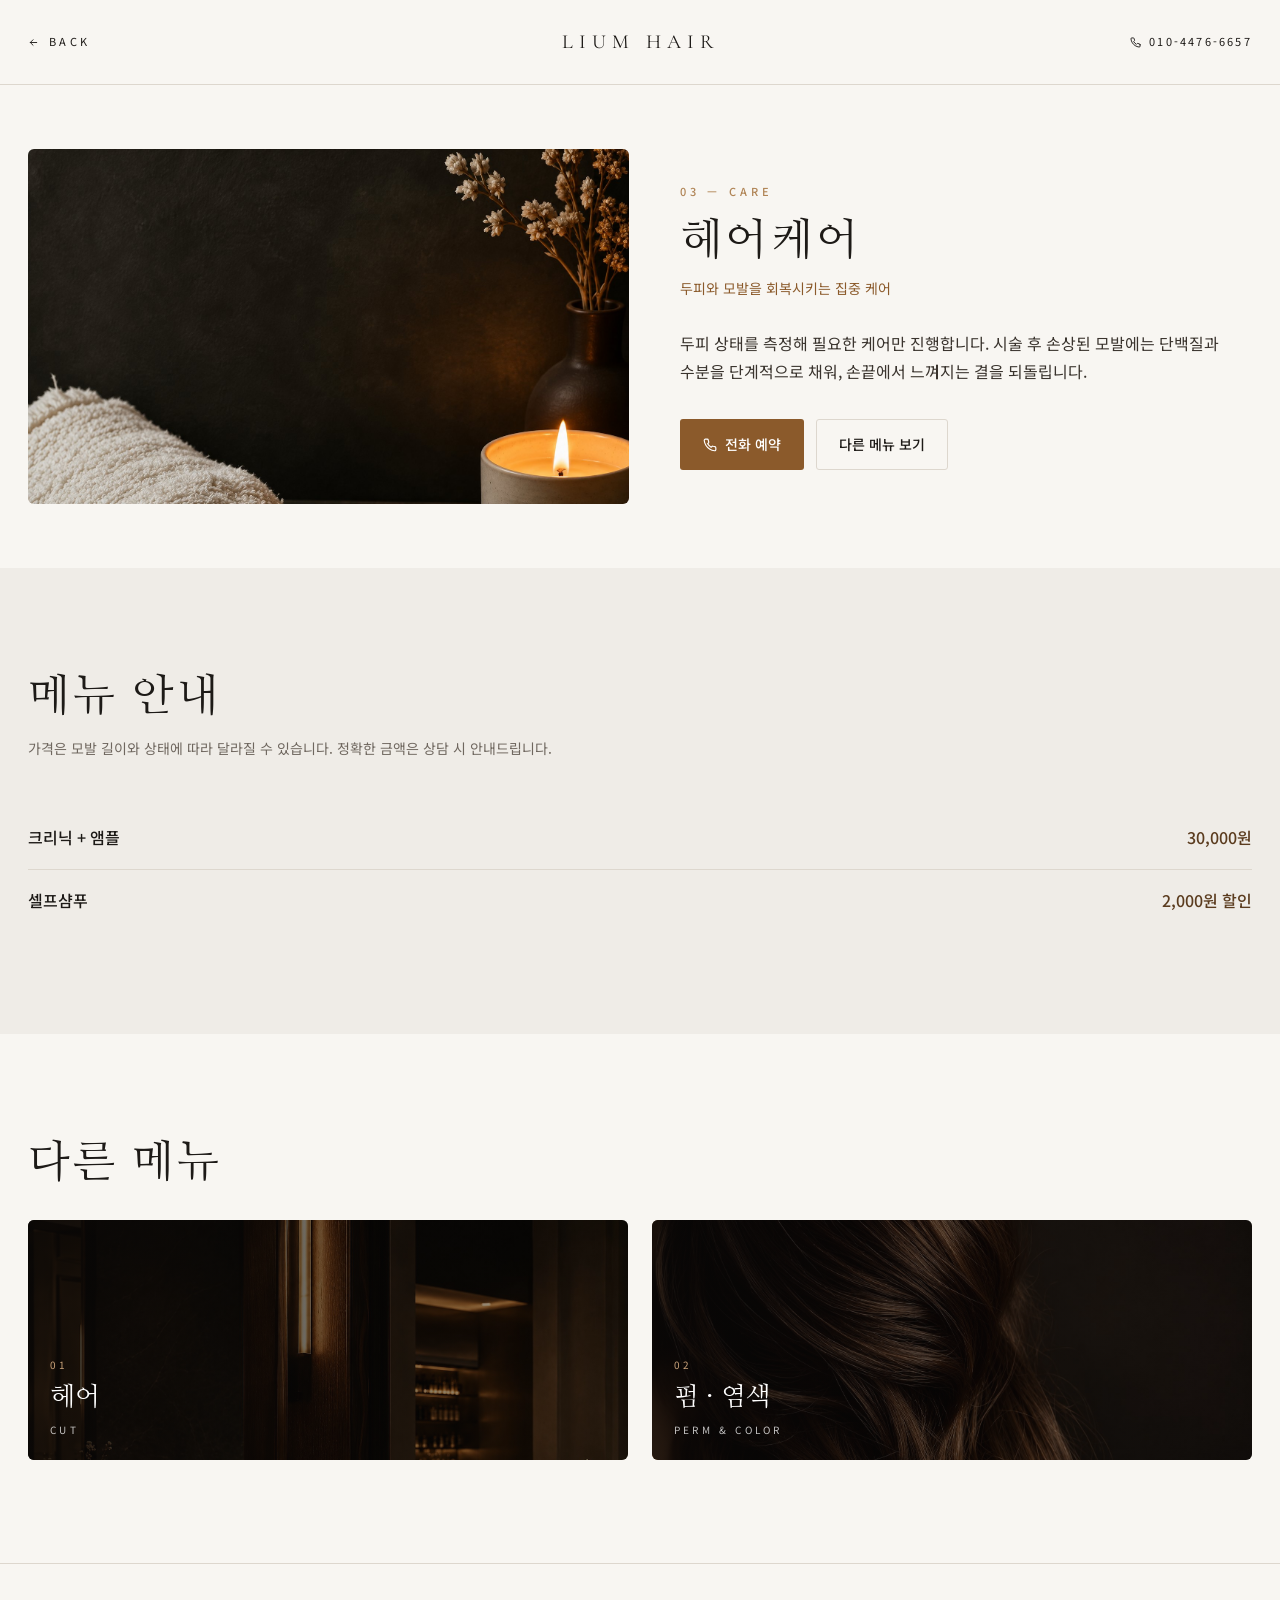
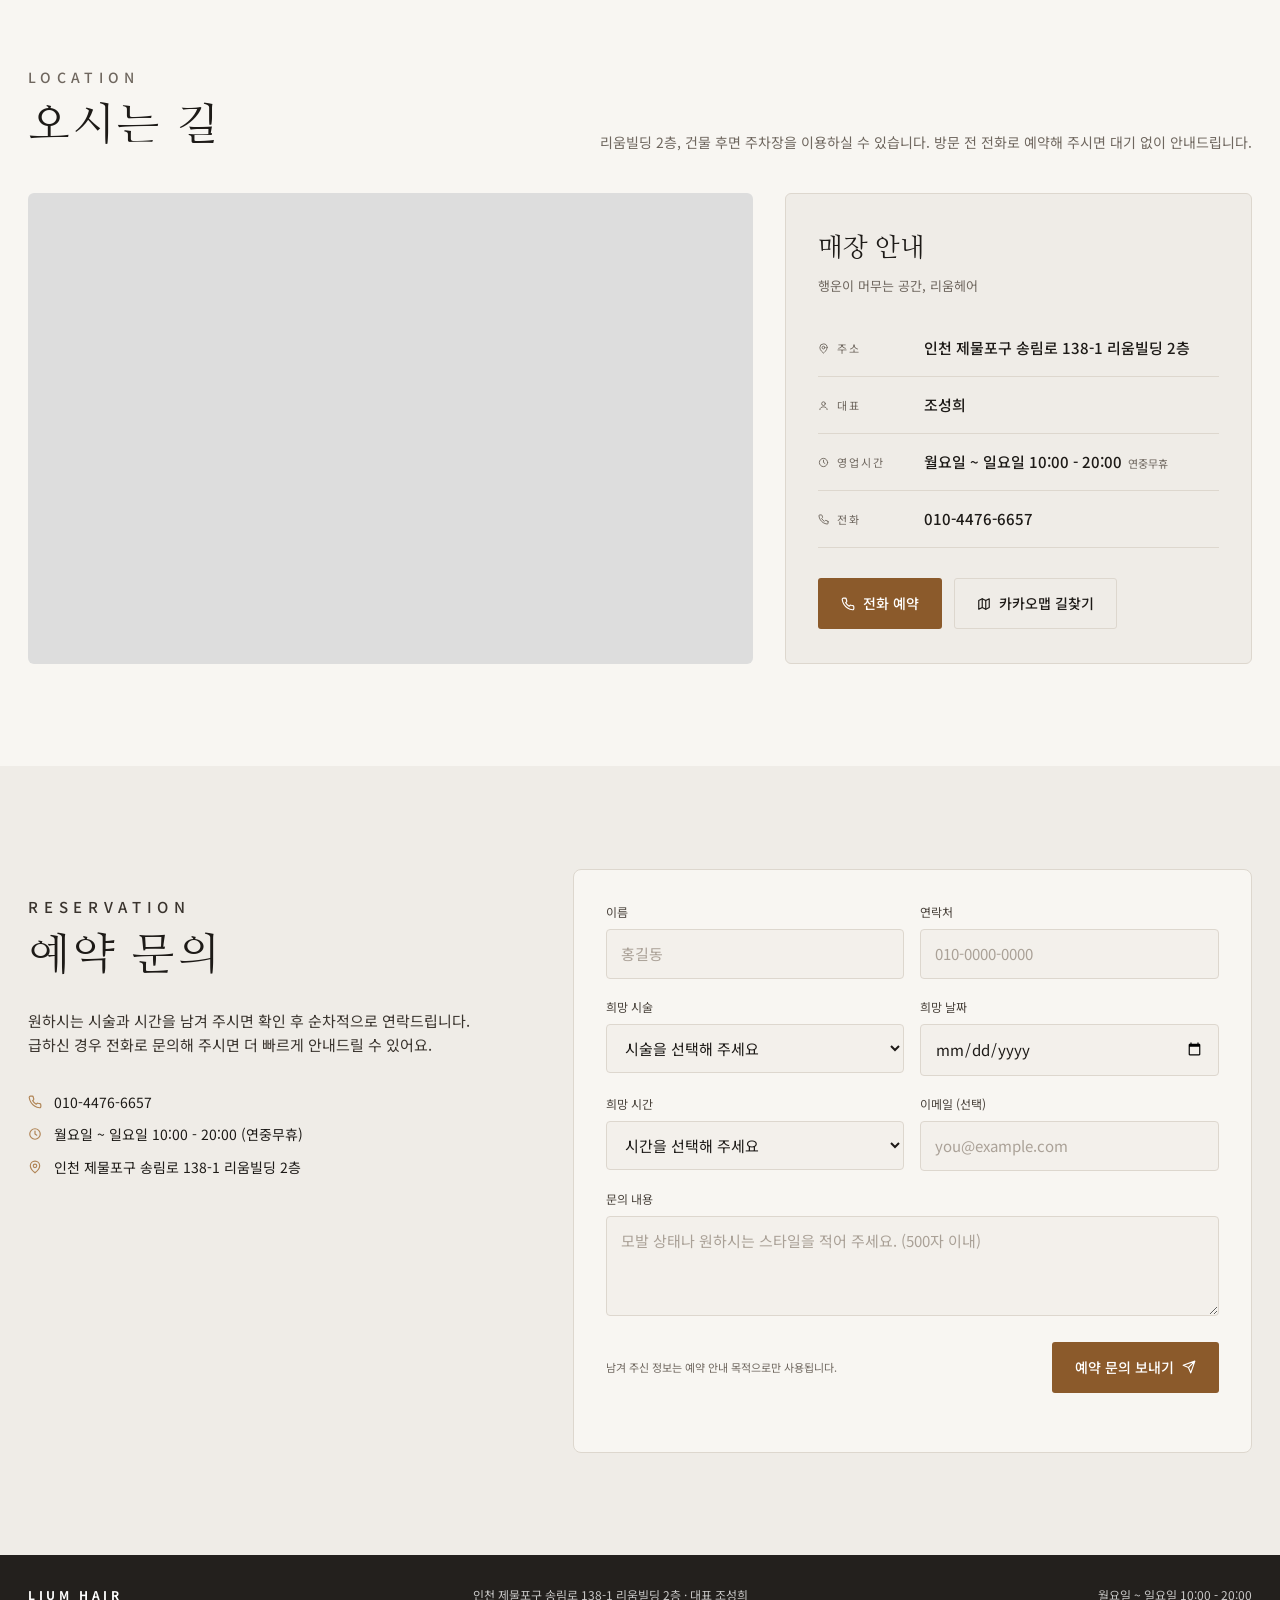
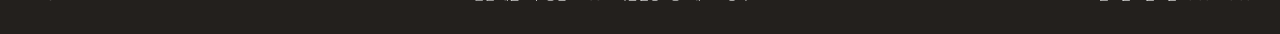
==== care.html @ de259b53 "리움헤어 홈페이지 업로드" ====
<!DOCTYPE html>
<html lang="ko">
<head>
<meta charset="UTF-8">
<meta name="viewport" content="width=device-width, initial-scale=1">
<title>헤어케어 | 리움헤어 LIUM HAIR</title>
<meta name="description" content="리움헤어 헤어케어 — 두피와 모발을 회복시키는 집중 케어">
<meta property="og:title" content="헤어케어 | 리움헤어 LIUM HAIR">
<meta property="og:description" content="리움헤어 헤어케어 — 두피와 모발을 회복시키는 집중 케어">
<meta property="og:image" content="images/cut.jpg">
<meta name="theme-color" content="#0a0807">
<link rel="icon" href="data:image/svg+xml,<svg xmlns='http://www.w3.org/2000/svg' viewBox='0 0 64 64'><rect width='64' height='64' fill='%230a0807'/><text x='32' y='44' font-family='Georgia,serif' font-size='34' fill='%23c9a27a' text-anchor='middle'>L</text></svg>">
<link rel="preconnect" href="https://fonts.googleapis.com">
<link rel="preconnect" href="https://fonts.gstatic.com" crossorigin>
<link href="https://fonts.googleapis.com/css2?family=Cormorant+Garamond:wght@400;500&family=Nanum+Myeongjo&family=Noto+Sans+KR:wght@400;500;700&display=swap" rel="stylesheet">
<link rel="stylesheet" href="style.css">
</head>
<body>
<header class="sub-header">
  <a class="back" href="index.html"><svg class="icon" viewBox="0 0 24 24" aria-hidden="true"><path d="M19 12H5M11 6l-6 6 6 6"/></svg><span>BACK</span></a>
  <a class="sub-logo" href="index.html">LIUM HAIR</a>
  <a class="sub-phone" href="tel:01044766657" aria-label="전화 걸기"><svg class="icon" viewBox="0 0 24 24" aria-hidden="true"><path d="M22 16.9v3a2 2 0 0 1-2.2 2 19.8 19.8 0 0 1-8.6-3.1 19.5 19.5 0 0 1-6-6A19.8 19.8 0 0 1 2.1 4.2 2 2 0 0 1 4.1 2h3a2 2 0 0 1 2 1.7c.1 1 .4 1.9.7 2.8a2 2 0 0 1-.5 2.1L8 9.9a16 16 0 0 0 6 6l1.3-1.3a2 2 0 0 1 2.1-.4c.9.3 1.8.6 2.8.7a2 2 0 0 1 1.7 2z"/></svg><span>010-4476-6657</span></a>
</header>
<main>
<section class="intro theme-light">
  <div class="intro-img reveal"><img src="images/care.jpg" alt="헤어케어"></div>
  <div class="reveal">
    <p class="eyebrow">03 — CARE</p>
    <h1 class="intro-title">헤어케어</h1>
    <p class="intro-sub">두피와 모발을 회복시키는 집중 케어</p>
    <p class="intro-desc">두피 상태를 측정해 필요한 케어만 진행합니다. 시술 후 손상된 모발에는 단백질과 수분을 단계적으로 채워, 손끝에서 느껴지는 결을 되돌립니다.</p>
    <div class="btn-row">
      <a class="btn btn-primary" href="tel:01044766657"><svg class="icon" viewBox="0 0 24 24" aria-hidden="true"><path d="M22 16.9v3a2 2 0 0 1-2.2 2 19.8 19.8 0 0 1-8.6-3.1 19.5 19.5 0 0 1-6-6A19.8 19.8 0 0 1 2.1 4.2 2 2 0 0 1 4.1 2h3a2 2 0 0 1 2 1.7c.1 1 .4 1.9.7 2.8a2 2 0 0 1-.5 2.1L8 9.9a16 16 0 0 0 6 6l1.3-1.3a2 2 0 0 1 2.1-.4c.9.3 1.8.6 2.8.7a2 2 0 0 1 1.7 2z"/></svg> 전화 예약</a>
      <a class="btn btn-outline" href="#other">다른 메뉴 보기</a>
    </div>
  </div>
</section>

<section class="section theme-beige">
  <div class="reveal">
    <h2 class="section-title">메뉴 안내</h2>
    <p class="menu-note">가격은 모발 길이와 상태에 따라 달라질 수 있습니다. 정확한 금액은 상담 시 안내드립니다.</p>
  </div>
  <ul class="price-list reveal"><li><span>크리닉 + 앰플</span><span class="price">30,000원</span></li><li><span>셀프샴푸</span><span class="price">2,000원 할인</span></li></ul>
</section>

<section class="section theme-light" id="other" style="border-bottom:1px solid var(--line-light)">
  <h2 class="section-title reveal">다른 메뉴</h2>
  <div class="cards reveal">
      <a class="card" href="cut.html">
        <img src="images/cut.jpg" alt="헤어" loading="lazy">
        <div class="card-body">
          <p class="num">01</p>
          <h3 class="card-title">헤어</h3>
          <p class="card-sub">CUT</p>
        </div>
      </a>
      <a class="card" href="perm.html">
        <img src="images/perm.jpg" alt="펌 · 염색" loading="lazy">
        <div class="card-body">
          <p class="num">02</p>
          <h3 class="card-title">펌 · 염색</h3>
          <p class="card-sub">PERM &amp; COLOR</p>
        </div>
      </a>
  </div>
</section>

<section class="section theme-light" id="location">
  <div class="loc-head reveal">
    <div>
      <p class="eyebrow">LOCATION</p>
      <h2 class="section-title">오시는 길</h2>
    </div>
    <p>리움빌딩 2층, 건물 후면 주차장을 이용하실 수 있습니다. 방문 전 전화로 예약해 주시면 대기 없이 안내드립니다.</p>
  </div>
  <div class="loc-grid reveal">
    <div class="map">
      <iframe src="https://maps.google.com/maps?q=%EC%9D%B8%EC%B2%9C%20%EB%8F%99%EA%B5%AC%20%EC%86%A1%EB%A6%BC%EB%A1%9C%20138-1&z=16&hl=ko&output=embed" title="리움헤어 위치 지도" loading="lazy" referrerpolicy="no-referrer-when-downgrade"></iframe>
    </div>
    <div class="info-card">
      <h3>매장 안내</h3>
      <p class="lead">행운이 머무는 공간, 리움헤어</p>
      <ul class="info-list">
        <li><span class="label"><svg class="icon" viewBox="0 0 24 24" aria-hidden="true"><path d="M20 10c0 6-8 12-8 12s-8-6-8-12a8 8 0 0 1 16 0z"/><circle cx="12" cy="10" r="3"/></svg>주소</span><span>인천 제물포구 송림로 138-1 리움빌딩 2층</span></li>
        <li><span class="label"><svg class="icon" viewBox="0 0 24 24" aria-hidden="true"><circle cx="12" cy="8" r="4"/><path d="M4 21c0-4 4-6 8-6s8 2 8 6"/></svg>대표</span><span>조성희</span></li>
        <li><span class="label"><svg class="icon" viewBox="0 0 24 24" aria-hidden="true"><circle cx="12" cy="12" r="9"/><path d="M12 7v5l3 2"/></svg>영업시간</span><span>월요일 ~ 일요일 <span class="br-m">10:00 - 20:00<small>연중무휴</small></span></span></li>
        <li><span class="label"><svg class="icon" viewBox="0 0 24 24" aria-hidden="true"><path d="M22 16.9v3a2 2 0 0 1-2.2 2 19.8 19.8 0 0 1-8.6-3.1 19.5 19.5 0 0 1-6-6A19.8 19.8 0 0 1 2.1 4.2 2 2 0 0 1 4.1 2h3a2 2 0 0 1 2 1.7c.1 1 .4 1.9.7 2.8a2 2 0 0 1-.5 2.1L8 9.9a16 16 0 0 0 6 6l1.3-1.3a2 2 0 0 1 2.1-.4c.9.3 1.8.6 2.8.7a2 2 0 0 1 1.7 2z"/></svg>전화</span><span><a href="tel:01044766657">010-4476-6657</a></span></li>
      </ul>
      <div class="btn-row" style="margin-top:0">
        <a class="btn btn-primary" href="tel:01044766657"><svg class="icon" viewBox="0 0 24 24" aria-hidden="true"><path d="M22 16.9v3a2 2 0 0 1-2.2 2 19.8 19.8 0 0 1-8.6-3.1 19.5 19.5 0 0 1-6-6A19.8 19.8 0 0 1 2.1 4.2 2 2 0 0 1 4.1 2h3a2 2 0 0 1 2 1.7c.1 1 .4 1.9.7 2.8a2 2 0 0 1-.5 2.1L8 9.9a16 16 0 0 0 6 6l1.3-1.3a2 2 0 0 1 2.1-.4c.9.3 1.8.6 2.8.7a2 2 0 0 1 1.7 2z"/></svg> 전화 예약</a>
        <a class="btn btn-outline" href="https://map.kakao.com/link/search/%EC%9D%B8%EC%B2%9C%20%EB%8F%99%EA%B5%AC%20%EC%86%A1%EB%A6%BC%EB%A1%9C%20138-1" target="_blank" rel="noopener"><svg class="icon" viewBox="0 0 24 24" aria-hidden="true"><path d="m3 6 6-3 6 3 6-3v15l-6 3-6-3-6 3z"/><path d="M9 3v15M15 6v15"/></svg> 카카오맵 길찾기</a>
      </div>
    </div>
  </div>
</section>

<section class="section theme-beige" id="reservation">
  <div class="reserve">
    <div class="reserve-text reveal">
      <p class="eyebrow">RESERVATION</p>
      <h2 class="section-title">예약 문의</h2>
      <p>원하시는 시술과 시간을 남겨 주시면 확인 후 순차적으로 연락드립니다.<br>급하신 경우 전화로 문의해 주시면 더 빠르게 안내드릴 수 있어요.</p>
      <ul class="contact-list">
        <li><svg class="icon" viewBox="0 0 24 24" aria-hidden="true"><path d="M22 16.9v3a2 2 0 0 1-2.2 2 19.8 19.8 0 0 1-8.6-3.1 19.5 19.5 0 0 1-6-6A19.8 19.8 0 0 1 2.1 4.2 2 2 0 0 1 4.1 2h3a2 2 0 0 1 2 1.7c.1 1 .4 1.9.7 2.8a2 2 0 0 1-.5 2.1L8 9.9a16 16 0 0 0 6 6l1.3-1.3a2 2 0 0 1 2.1-.4c.9.3 1.8.6 2.8.7a2 2 0 0 1 1.7 2z"/></svg><a href="tel:01044766657">010-4476-6657</a></li>
        <li><svg class="icon" viewBox="0 0 24 24" aria-hidden="true"><circle cx="12" cy="12" r="9"/><path d="M12 7v5l3 2"/></svg>월요일 ~ 일요일 10:00 - 20:00 (연중무휴)</li>
        <li><svg class="icon" viewBox="0 0 24 24" aria-hidden="true"><path d="M20 10c0 6-8 12-8 12s-8-6-8-12a8 8 0 0 1 16 0z"/><circle cx="12" cy="10" r="3"/></svg>인천 제물포구 송림로 138-1 리움빌딩 2층</li>
      </ul>
    </div>
    <form class="form-card reveal" id="reserve-form" novalidate>
      <div class="form-grid">
        <div class="field"><label for="r-name">이름</label><input id="r-name" name="name" placeholder="홍길동" autocomplete="name"></div>
        <div class="field"><label for="r-phone">연락처</label><input id="r-phone" name="phone" type="tel" inputmode="numeric" placeholder="010-0000-0000" autocomplete="tel"></div>
        <div class="field"><label for="r-service">희망 시술</label><select id="r-service" name="service"><option value="">시술을 선택해 주세요</option><optgroup label="헤어"><option>남성컷</option><option>여성컷</option><option>학생컷</option></optgroup><optgroup label="펌 · 염색"><option>일반펌</option><option>시니어펌</option><option>히피펌</option><option>기본염색</option><option>시니어염색</option></optgroup><optgroup label="헤어케어"><option>크리닉 + 앰플</option></optgroup><option>상담 후 결정</option></select></div>
        <div class="field"><label for="r-date">희망 날짜</label><input id="r-date" name="date" type="date"></div>
        <div class="field"><label for="r-time">희망 시간</label><select id="r-time" name="time"><option value="">시간을 선택해 주세요</option><option>10:00</option><option>10:30</option><option>11:00</option><option>11:30</option><option>12:00</option><option>12:30</option><option>13:00</option><option>13:30</option><option>14:00</option><option>14:30</option><option>15:00</option><option>15:30</option><option>16:00</option><option>16:30</option><option>17:00</option><option>17:30</option><option>18:00</option><option>18:30</option><option>19:00</option></select></div>
        <div class="field"><label for="r-email">이메일 (선택)</label><input id="r-email" name="email" type="email" placeholder="you@example.com" autocomplete="email"></div>
        <div class="field full"><label for="r-msg">문의 내용</label><textarea id="r-msg" name="message" maxlength="500" placeholder="모발 상태나 원하시는 스타일을 적어 주세요. (500자 이내)"></textarea></div>
      </div>
      <div class="form-foot">
        <small>남겨 주신 정보는 예약 안내 목적으로만 사용됩니다.</small>
        <button class="btn btn-primary" type="submit">예약 문의 보내기 <svg class="icon" viewBox="0 0 24 24" aria-hidden="true"><path d="M22 2 11 13M22 2l-7 20-4-9-9-4 20-7z"/></svg></button>
      </div>
      <p class="form-status" role="status" aria-live="polite"></p>
    </form>
  </div>
</section>
</main>
<footer class="site-footer">
  <strong>LIUM HAIR</strong>
  <span>인천 제물포구 송림로 138-1 리움빌딩 2층 · 대표 조성희</span>
  <span>월요일 ~ 일요일 10:00 - 20:00</span>
</footer>
<script src="script.js"></script>
</body>
</html>
---- style.css ----
/* =========================================================
   LIUM HAIR — 리움헤어
   색상·글꼴은 아래 :root 값만 바꾸면 전체에 반영됩니다.
   ========================================================= */
:root {
  --black: #0a0807;
  --dark: #121010;
  --footer: #23201d;
  --cream: #f8f6f2;
  --beige: #efece7;
  --line-light: #ddd7ce;
  --line-dark: rgba(255, 255, 255, 0.09);
  --gold: #b08455;
  --gold-soft: #c9a27a;
  --brown: #8b5a2b;
  --brown-dark: #74491f;
  --text: #1d1a17;
  --muted: #6f675f;
  --muted-dark: #9a9087;
  --serif: "Nanum Myeongjo", "Noto Serif KR", serif;
  --latin: "Cormorant Garamond", "Nanum Myeongjo", serif;
  --sans: "Noto Sans KR", -apple-system, "Apple SD Gothic Neo", "Malgun Gothic", sans-serif;
  --pad: clamp(20px, 2.2vw, 42px);
}

* { box-sizing: border-box; margin: 0; padding: 0; }
html { scroll-behavior: smooth; -webkit-text-size-adjust: 100%; }
body { font-family: var(--sans); color: var(--text); background: var(--cream); line-height: 1.6; word-break: keep-all; }
img { display: block; max-width: 100%; }
a { color: inherit; text-decoration: none; }
button, input, select, textarea { font: inherit; color: inherit; }
.icon { width: 1em; height: 1em; flex: none; fill: none; stroke: currentColor; stroke-width: 2; stroke-linecap: round; stroke-linejoin: round; }

/* ---------- 공통 버튼 ---------- */
.btn { display: inline-flex; align-items: center; gap: 8px; padding: 13px 22px; border-radius: 3px; font-size: 14px; font-weight: 500; cursor: pointer; transition: background .2s, border-color .2s, color .2s; border: 1px solid transparent; white-space: nowrap; }
.btn-primary { background: var(--brown); color: #fff; }
.btn-primary:hover { background: var(--brown-dark); }
.btn-outline { border-color: var(--line-light); background: transparent; color: var(--text); }
.btn-outline:hover { border-color: var(--text); }
.theme-dark .btn-outline { border-color: rgba(255,255,255,.25); color: #fff; }
.theme-dark .btn-outline:hover { border-color: #fff; }

/* ---------- 섹션 공통 ---------- */
.section { padding: clamp(64px, 8vw, 110px) var(--pad); }
.eyebrow { font-size: 11px; letter-spacing: .38em; color: var(--gold); font-weight: 500; margin-bottom: 10px; }
.section-title { font-family: var(--serif); font-weight: 400; font-size: clamp(30px, 3.4vw, 44px); letter-spacing: .06em; line-height: 1.25; }
.theme-dark { background: var(--black); color: #fff; }
.theme-light { background: var(--cream); }
.theme-beige { background: var(--beige); }

/* ---------- 메인 헤더 ---------- */
.site-header { background: var(--black); color: #fff; display: flex; align-items: center; justify-content: space-between; padding: 30px var(--pad) 24px; gap: 20px; }
.logo-en { font-family: var(--latin); font-weight: 400; font-size: clamp(26px, 2.2vw, 34px); letter-spacing: .28em; line-height: 1.2; }
.logo-ko { font-size: 13px; letter-spacing: .32em; color: var(--gold-soft); margin-top: 6px; }
.header-right { display: flex; align-items: center; gap: 22px; }
.tagline { font-size: 11px; letter-spacing: .3em; color: var(--gold-soft); }
.btn-ghost { display: inline-flex; align-items: center; gap: 8px; padding: 10px 18px; border: 1px solid rgba(255,255,255,.35); border-radius: 4px; font-size: 12px; letter-spacing: .25em; transition: background .2s, color .2s; }
.btn-ghost:hover { background: #fff; color: var(--black); }

/* ---------- 메인 히어로 (3분할) ---------- */
.hero { display: grid; grid-template-columns: repeat(3, 1fr); height: calc(100vh - 110px - 50px); height: calc(100svh - 110px - 50px); min-height: 560px; background: var(--black); }
.panel { position: relative; overflow: hidden; color: #fff; display: flex; align-items: center; justify-content: center; text-align: center; border-right: 1px solid var(--line-dark); }
.panel:last-child { border-right: 0; }
.panel img { position: absolute; inset: 0; width: 100%; height: 100%; object-fit: cover; transition: transform 1.2s ease; }
.panel::after { content: ""; position: absolute; inset: 0; background: linear-gradient(180deg, rgba(8,6,5,.35) 0%, rgba(8,6,5,.55) 100%); transition: background .6s; }
.panel:hover img { transform: scale(1.05); }
.panel:hover::after { background: linear-gradient(180deg, rgba(8,6,5,.2) 0%, rgba(8,6,5,.45) 100%); }
.panel-body { position: relative; z-index: 1; }
.num { font-size: 11px; letter-spacing: .5em; color: var(--gold-soft); }
.panel-title { font-family: var(--serif); font-weight: 400; font-size: clamp(32px, 2.8vw, 46px); letter-spacing: .08em; margin: 14px 0 12px; }
.panel-sub { font-size: 11px; letter-spacing: .42em; color: rgba(255,255,255,.75); }
.view-menu { display: inline-flex; align-items: center; gap: 8px; margin-top: 64px; padding-bottom: 6px; border-bottom: 1px solid var(--gold); font-size: 11px; letter-spacing: .38em; color: var(--gold-soft); transition: gap .3s; }
.panel:hover .view-menu { gap: 14px; }
.hero-bar { background: var(--black); color: var(--muted-dark); display: flex; justify-content: space-between; align-items: center; gap: 16px; padding: 16px var(--pad); font-size: 12px; letter-spacing: .08em; border-top: 1px solid var(--line-dark); min-height: 50px; }

/* ---------- 상세 페이지 헤더 ---------- */
.sub-header { position: sticky; top: 0; z-index: 50; background: rgba(248,246,242,.94); backdrop-filter: blur(8px); -webkit-backdrop-filter: blur(8px); border-bottom: 1px solid var(--line-light); display: grid; grid-template-columns: 1fr auto 1fr; align-items: center; padding: 26px var(--pad); }
.back { display: inline-flex; align-items: center; gap: 10px; font-size: 11px; letter-spacing: .3em; justify-self: start; }
.sub-logo { font-family: var(--latin); font-size: 20px; letter-spacing: .3em; }
.sub-phone { justify-self: end; display: inline-flex; align-items: center; gap: 8px; font-size: 11px; letter-spacing: .2em; }

/* ---------- 상세 소개 ---------- */
.intro { display: grid; grid-template-columns: minmax(0, 1.05fr) minmax(0, 1fr); gap: clamp(28px, 4vw, 64px); align-items: center; padding: 64px var(--pad); }
.intro-img { border-radius: 6px; overflow: hidden; aspect-ratio: 880 / 520; }
.intro-img img { width: 100%; height: 100%; object-fit: cover; }
.intro .eyebrow { margin-bottom: 14px; }
.intro-title { font-family: var(--serif); font-weight: 400; font-size: clamp(36px, 3.4vw, 50px); letter-spacing: .08em; line-height: 1.2; }
.intro-sub { color: var(--brown); font-size: 14px; margin: 10px 0 30px; }
.intro-desc { font-size: 16px; line-height: 1.75; color: #3a342e; }
.btn-row { display: flex; flex-wrap: wrap; gap: 12px; margin-top: 34px; }

/* ---------- 메뉴 가격표 ---------- */
.menu-note { font-size: 14px; color: var(--muted); margin-top: 12px; }
.price-list { list-style: none; margin-top: 48px; }
.price-list li { display: flex; justify-content: space-between; gap: 20px; padding: 18px 0; border-bottom: 1px solid var(--line-light); font-size: 16px; font-weight: 500; }
.price-list li:last-child { border-bottom: 0; }
.price-list .price { color: #5b3c1f; }

/* ---------- 다른 메뉴 카드 ---------- */
.cards { display: grid; grid-template-columns: repeat(2, 1fr); gap: 24px; margin-top: 30px; }
.card { position: relative; height: 240px; border-radius: 6px; overflow: hidden; color: #fff; display: flex; align-items: flex-end; padding: 22px; }
.card img { position: absolute; inset: 0; width: 100%; height: 100%; object-fit: cover; transition: transform 1s ease; }
.card::after { content: ""; position: absolute; inset: 0; background: linear-gradient(90deg, rgba(10,8,7,.82) 0%, rgba(10,8,7,.55) 55%, rgba(10,8,7,.3) 100%); }
.card:hover img { transform: scale(1.05); }
.card-body { position: relative; z-index: 1; }
.card .num { font-size: 10px; letter-spacing: .3em; }
.card-title { font-family: var(--serif); font-size: 26px; font-weight: 400; margin: 4px 0 4px; }
.card-sub { font-size: 10px; letter-spacing: .32em; color: rgba(255,255,255,.75); }

/* ---------- 오시는 길 ---------- */
.loc-head { display: flex; justify-content: space-between; align-items: flex-end; gap: 30px; margin-bottom: 40px; }
.loc-head p { max-width: 460px; font-size: 14px; color: var(--muted); }
.theme-dark .loc-head p { color: rgba(255,255,255,.75); }
.loc-grid { display: grid; grid-template-columns: minmax(0, 1.55fr) minmax(0, 1fr); gap: 32px; align-items: stretch; }
.map { position: relative; border-radius: 6px; overflow: hidden; min-height: 440px; background: #ddd; }
.map iframe { position: absolute; inset: 0; width: 100%; height: 100%; border: 0; }
.info-card { border: 1px solid var(--line-light); background: var(--beige); border-radius: 6px; padding: 34px 32px; }
.theme-dark .info-card { border-color: rgba(255,255,255,.12); background: var(--dark); }
.info-card h3 { font-family: var(--serif); font-weight: 400; font-size: 26px; }
.info-card .lead { font-size: 13px; color: var(--muted); margin-top: 6px; }
.theme-dark .info-card .lead { color: var(--muted-dark); }
.info-list { list-style: none; margin: 24px 0 30px; }
.info-list li { display: grid; grid-template-columns: 96px 1fr; align-items: center; gap: 10px; padding: 16px 0; border-bottom: 1px solid var(--line-light); font-size: 15px; font-weight: 500; }
.theme-dark .info-list li { border-color: rgba(255,255,255,.1); }
.info-list .label { display: inline-flex; align-items: center; gap: 8px; font-size: 11px; letter-spacing: .2em; color: var(--muted); font-weight: 400; }
.theme-dark .info-list .label { color: var(--muted-dark); }
.info-list small { font-size: 11px; color: var(--muted); margin-left: 6px; font-weight: 400; }
.theme-dark .info-list small { color: var(--muted-dark); }

/* ---------- 예약 문의 ---------- */
.reserve { display: grid; grid-template-columns: minmax(0, .8fr) minmax(0, 1.1fr); gap: clamp(32px, 4vw, 70px); align-items: start; }
.reserve-text p { font-size: 15px; color: #3a342e; margin-top: 26px; max-width: 690px; }
.contact-list { list-style: none; margin-top: 34px; font-size: 14px; }
.contact-list li { display: flex; align-items: center; gap: 12px; margin-bottom: 10px; }
.contact-list .icon { color: var(--gold); }
.form-card { background: var(--cream); border: 1px solid var(--line-light); border-radius: 8px; padding: 32px; }
.form-grid { display: grid; grid-template-columns: 1fr 1fr; gap: 18px 16px; }
.field { display: flex; flex-direction: column; gap: 8px; }
.field.full { grid-column: 1 / -1; }
.field label { font-size: 12px; color: #4a433c; }
.field input, .field select, .field textarea { width: 100%; background: #f3f0eb; border: 1px solid var(--line-light); border-radius: 4px; padding: 12px 14px; font-size: 15px; outline: none; transition: border-color .2s, background .2s; }
.field textarea { min-height: 100px; resize: vertical; }
.field input:focus, .field select:focus, .field textarea:focus { border-color: var(--brown); background: #fff; }
.field input::placeholder, .field textarea::placeholder { color: #aaa197; }
.form-foot { display: flex; justify-content: space-between; align-items: center; gap: 16px; margin-top: 26px; }
.form-foot small { font-size: 11px; color: var(--muted); }
.form-status { margin-top: 14px; font-size: 13px; color: var(--brown); min-height: 1em; }

/* ---------- 푸터 ---------- */
.site-footer { background: var(--footer); color: rgba(255,255,255,.75); display: flex; justify-content: space-between; align-items: center; gap: 16px; padding: 30px var(--pad); font-size: 12px; }
.site-footer strong { color: #fff; font-size: 12px; letter-spacing: .3em; }

/* ---------- 등장 애니메이션 ---------- */
.reveal { opacity: 0; transform: translateY(18px); transition: opacity .8s ease, transform .8s ease; }
.reveal.in { opacity: 1; transform: none; }
@media (prefers-reduced-motion: reduce) { .reveal { opacity: 1; transform: none; transition: none; } html { scroll-behavior: auto; } }

/* ---------- 데스크탑 전용 ---------- */
@media (min-width: 769px) {
  .hero { height: calc(100vh - 110px); height: calc(100svh - 110px); }
  .hero-bar { display: none; }
}
@media (min-width: 1025px) {
  .loc-head p { max-width: none; white-space: nowrap; }
}
.field input[type="date"] { cursor: pointer; }

/* =========================================================
   태블릿
   ========================================================= */
@media (max-width: 1024px) {
  .loc-grid, .reserve { grid-template-columns: 1fr; }
  .tagline { display: none; }
}

/* =========================================================
   모바일
   ========================================================= */
@media (max-width: 768px) {
  .site-header { flex-direction: column; text-align: center; padding: 30px 20px 22px; gap: 18px; }
  .header-right { gap: 0; }
  .hero { grid-template-columns: 1fr; height: auto; min-height: 0; }
  .panel { height: 280px; border-right: 0; border-bottom: 1px solid var(--line-dark); }
  .panel-title { font-size: 34px; margin: 10px 0 8px; }
  .view-menu { margin-top: 30px; }
  .hero-bar { flex-direction: column; text-align: center; gap: 4px; padding: 20px; }

  .sub-header { padding: 18px 20px; }
  .sub-logo { font-size: 16px; letter-spacing: .24em; }
  .sub-phone span { display: none; }
  .sub-phone .icon { width: 18px; height: 18px; }
  .back span { display: none; }
  .back .icon { width: 18px; height: 18px; }

  .intro { grid-template-columns: 1fr; padding: 28px 20px 56px; gap: 30px; }
  .intro-desc { font-size: 15px; }
  .btn-row .btn { flex: 1; justify-content: center; }

  .cards { grid-template-columns: 1fr; gap: 14px; }
  .card { height: 180px; }

  .loc-head { flex-direction: column; align-items: flex-start; gap: 14px; margin-bottom: 28px; }
  .map { min-height: 300px; }
  .info-card { padding: 26px 22px; }
  .info-list li { grid-template-columns: 84px 1fr; font-size: 14px; }
  .br-m { display: block; }
  .info-card .btn-row { flex-direction: column; }
  .info-card .btn-row .btn { justify-content: center; }

  .form-card { padding: 22px 18px; }
  .form-grid { grid-template-columns: 1fr; }
  .form-foot { flex-direction: column-reverse; align-items: stretch; text-align: center; }
  .form-foot .btn { justify-content: center; padding: 15px; }

  .site-footer { flex-direction: column; text-align: center; gap: 8px; padding: 28px 20px; }
}
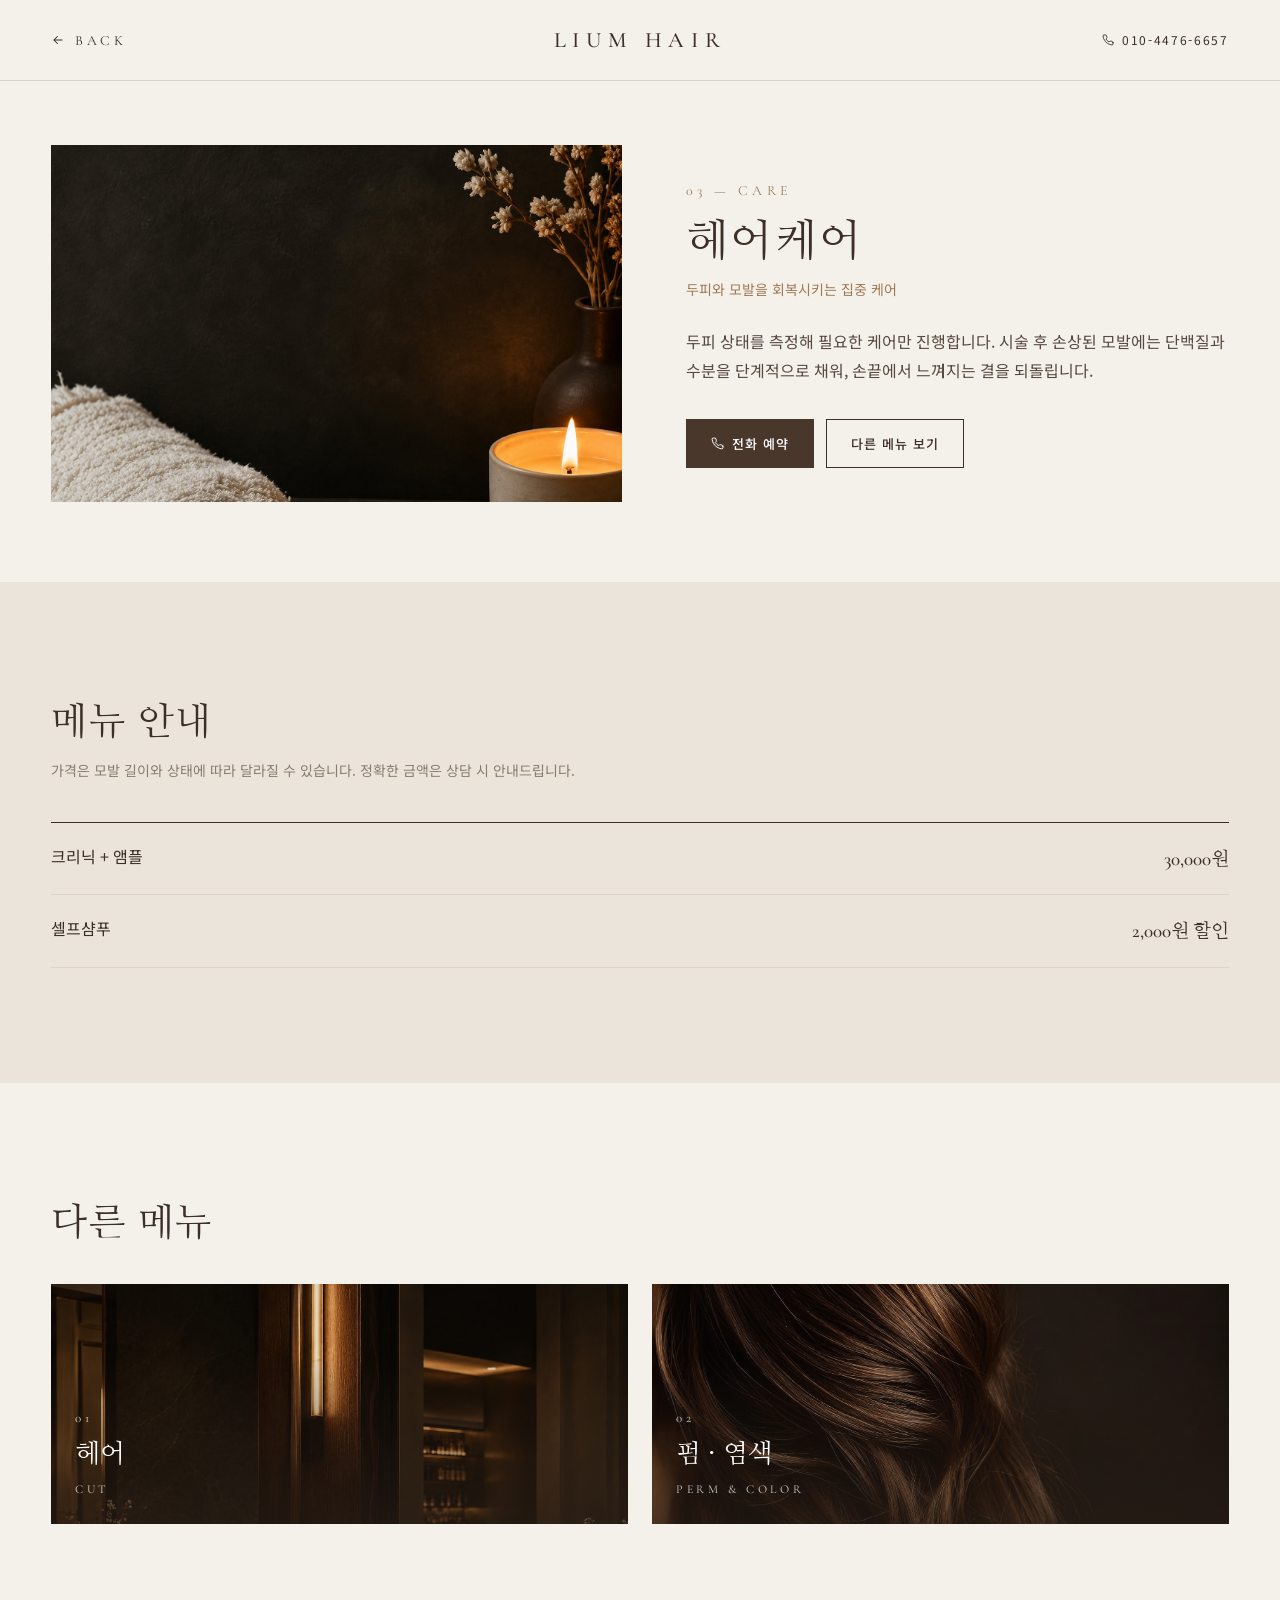
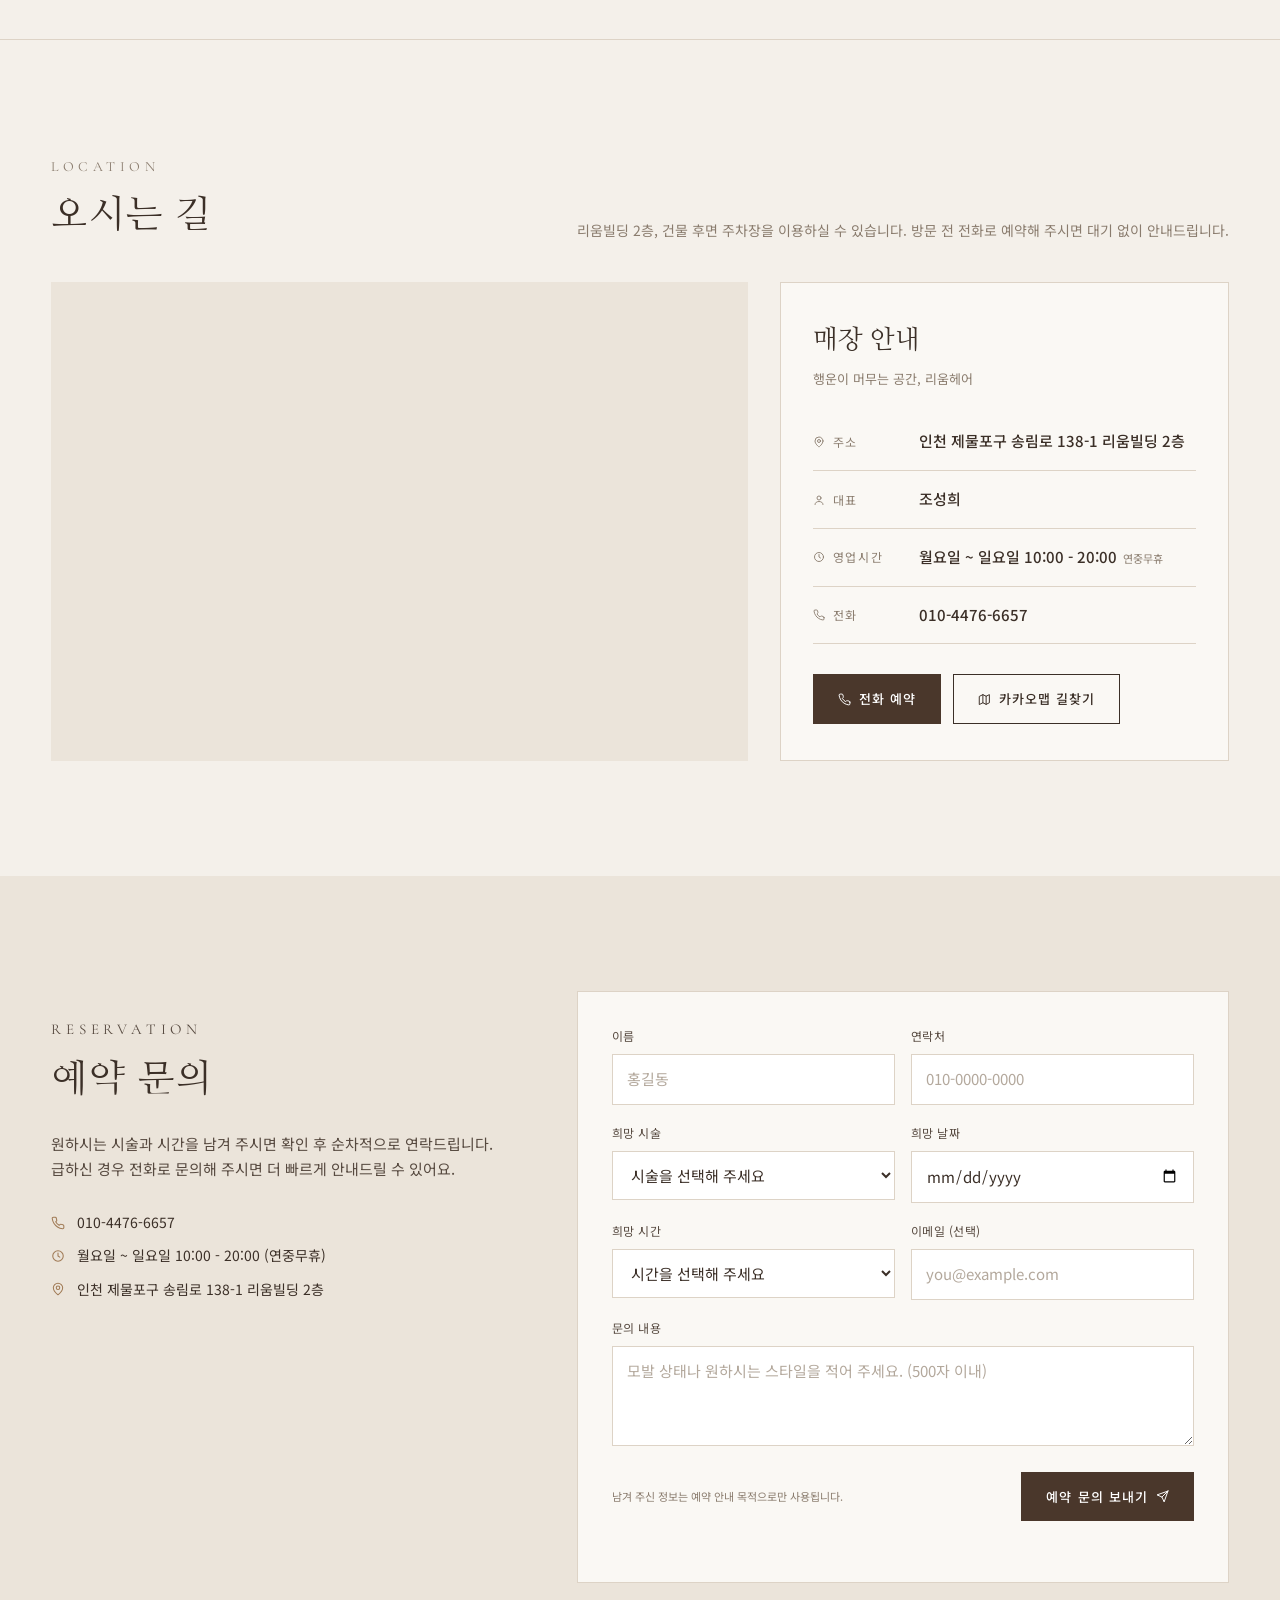
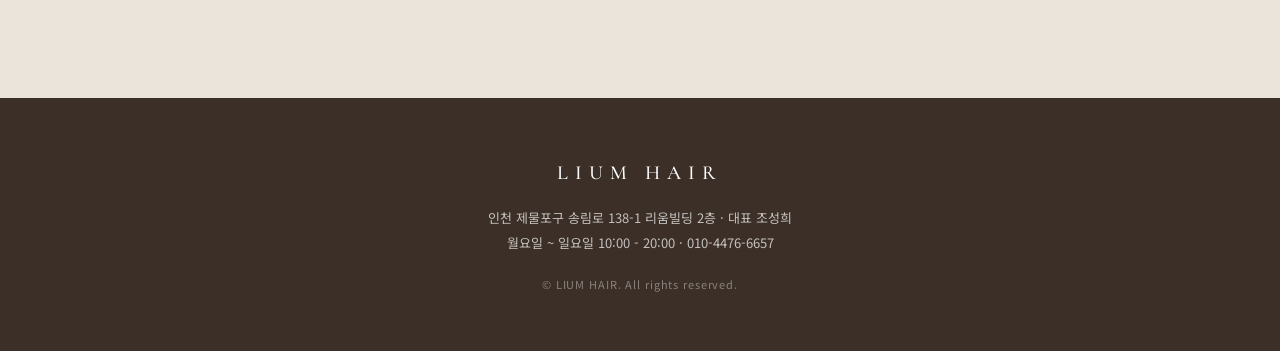
==== commit 7d2684fe: "밝은 크림 톤으로 디자인 변경" ====
--- a/care.html
+++ b/care.html
@@ -8,8 +8,8 @@
 <meta property="og:title" content="헤어케어 | 리움헤어 LIUM HAIR">
 <meta property="og:description" content="리움헤어 헤어케어 — 두피와 모발을 회복시키는 집중 케어">
 <meta property="og:image" content="images/cut.jpg">
-<meta name="theme-color" content="#0a0807">
-<link rel="icon" href="data:image/svg+xml,<svg xmlns='http://www.w3.org/2000/svg' viewBox='0 0 64 64'><rect width='64' height='64' fill='%230a0807'/><text x='32' y='44' font-family='Georgia,serif' font-size='34' fill='%23c9a27a' text-anchor='middle'>L</text></svg>">
+<meta name="theme-color" content="#f1ece4">
+<link rel="icon" href="data:image/svg+xml,<svg xmlns='http://www.w3.org/2000/svg' viewBox='0 0 64 64'><rect width='64' height='64' fill='%233b2f27'/><text x='32' y='44' font-family='Georgia,serif' font-size='34' fill='%23c9a27a' text-anchor='middle'>L</text></svg>">
 <link rel="preconnect" href="https://fonts.googleapis.com">
 <link rel="preconnect" href="https://fonts.gstatic.com" crossorigin>
 <link href="https://fonts.googleapis.com/css2?family=Cormorant+Garamond:wght@400;500&family=Nanum+Myeongjo&family=Noto+Sans+KR:wght@400;500;700&display=swap" rel="stylesheet">
@@ -44,7 +44,7 @@
   <ul class="price-list reveal"><li><span>크리닉 + 앰플</span><span class="price">30,000원</span></li><li><span>셀프샴푸</span><span class="price">2,000원 할인</span></li></ul>
 </section>
 
-<section class="section theme-light" id="other" style="border-bottom:1px solid var(--line-light)">
+<section class="section theme-light" id="other" style="border-bottom:1px solid var(--line)">
   <h2 class="section-title reveal">다른 메뉴</h2>
   <div class="cards reveal">
       <a class="card" href="cut.html">
@@ -128,8 +128,9 @@
 </main>
 <footer class="site-footer">
   <strong>LIUM HAIR</strong>
-  <span>인천 제물포구 송림로 138-1 리움빌딩 2층 · 대표 조성희</span>
-  <span>월요일 ~ 일요일 10:00 - 20:00</span>
+  <p>인천 제물포구 송림로 138-1 리움빌딩 2층 · 대표 조성희</p>
+  <p>월요일 ~ 일요일 10:00 - 20:00 · <a href="tel:01044766657">010-4476-6657</a></p>
+  <small>© LIUM HAIR. All rights reserved.</small>
 </footer>
 <script src="script.js"></script>
 </body>
--- a/style.css
+++ b/style.css
@@ -3,152 +3,159 @@
    색상·글꼴은 아래 :root 값만 바꾸면 전체에 반영됩니다.
    ========================================================= */
 :root {
-  --black: #0a0807;
-  --dark: #121010;
-  --footer: #23201d;
-  --cream: #f8f6f2;
-  --beige: #efece7;
-  --line-light: #ddd7ce;
-  --line-dark: rgba(255, 255, 255, 0.09);
-  --gold: #b08455;
-  --gold-soft: #c9a27a;
-  --brown: #8b5a2b;
-  --brown-dark: #74491f;
-  --text: #1d1a17;
-  --muted: #6f675f;
-  --muted-dark: #9a9087;
+  --cream: #f4f0ea;      /* 기본 배경 */
+  --beige: #ebe4da;      /* 구역 배경 */
+  --paper: #faf8f4;      /* 카드·입력칸 */
+  --line: #ddd3c6;
+  --text: #3b2f27;       /* 기본 글자 (짙은 갈색) */
+  --muted: #8a7c6e;
+  --brown: #4a372b;      /* 버튼 */
+  --brown-dark: #33261d;
+  --accent: #a07a55;     /* 작은 영문 라벨 */
+  --footer: #3b2f27;
   --serif: "Nanum Myeongjo", "Noto Serif KR", serif;
   --latin: "Cormorant Garamond", "Nanum Myeongjo", serif;
   --sans: "Noto Sans KR", -apple-system, "Apple SD Gothic Neo", "Malgun Gothic", sans-serif;
-  --pad: clamp(20px, 2.2vw, 42px);
+  --pad: clamp(20px, 4vw, 64px);
+  --max: 1240px;
 }
 
 * { box-sizing: border-box; margin: 0; padding: 0; }
 html { scroll-behavior: smooth; -webkit-text-size-adjust: 100%; }
-body { font-family: var(--sans); color: var(--text); background: var(--cream); line-height: 1.6; word-break: keep-all; }
+body { font-family: var(--sans); color: var(--text); background: var(--cream); line-height: 1.65; word-break: keep-all; }
 img { display: block; max-width: 100%; }
 a { color: inherit; text-decoration: none; }
 button, input, select, textarea { font: inherit; color: inherit; }
-.icon { width: 1em; height: 1em; flex: none; fill: none; stroke: currentColor; stroke-width: 2; stroke-linecap: round; stroke-linejoin: round; }
+.icon { width: 1em; height: 1em; flex: none; fill: none; stroke: currentColor; stroke-width: 1.8; stroke-linecap: round; stroke-linejoin: round; }
 
 /* ---------- 공통 버튼 ---------- */
-.btn { display: inline-flex; align-items: center; gap: 8px; padding: 13px 22px; border-radius: 3px; font-size: 14px; font-weight: 500; cursor: pointer; transition: background .2s, border-color .2s, color .2s; border: 1px solid transparent; white-space: nowrap; }
+.btn { display: inline-flex; align-items: center; gap: 8px; padding: 13px 24px; border-radius: 0; font-size: 13px; letter-spacing: .08em; font-weight: 500; cursor: pointer; transition: background .2s, border-color .2s, color .2s; border: 1px solid transparent; white-space: nowrap; }
 .btn-primary { background: var(--brown); color: #fff; }
 .btn-primary:hover { background: var(--brown-dark); }
-.btn-outline { border-color: var(--line-light); background: transparent; color: var(--text); }
-.btn-outline:hover { border-color: var(--text); }
-.theme-dark .btn-outline { border-color: rgba(255,255,255,.25); color: #fff; }
-.theme-dark .btn-outline:hover { border-color: #fff; }
+.btn-outline { border-color: var(--text); background: transparent; color: var(--text); }
+.btn-outline:hover { background: var(--text); color: var(--cream); }
+.btn-row { display: flex; flex-wrap: wrap; gap: 12px; margin-top: 34px; }
 
 /* ---------- 섹션 공통 ---------- */
-.section { padding: clamp(64px, 8vw, 110px) var(--pad); }
-.eyebrow { font-size: 11px; letter-spacing: .38em; color: var(--gold); font-weight: 500; margin-bottom: 10px; }
-.section-title { font-family: var(--serif); font-weight: 400; font-size: clamp(30px, 3.4vw, 44px); letter-spacing: .06em; line-height: 1.25; }
-.theme-dark { background: var(--black); color: #fff; }
+.section { padding: clamp(72px, 9vw, 130px) var(--pad); }
+.section > * { max-width: var(--max); margin-left: auto; margin-right: auto; }
+.eyebrow { font-family: var(--latin); font-size: 14px; letter-spacing: .32em; color: var(--accent); margin-bottom: 12px; }
+.section-title { font-family: var(--serif); font-weight: 400; font-size: clamp(28px, 3vw, 40px); letter-spacing: .04em; line-height: 1.35; }
 .theme-light { background: var(--cream); }
 .theme-beige { background: var(--beige); }
+.sec-head { display: flex; justify-content: space-between; align-items: flex-end; gap: 30px; margin-bottom: 44px; }
+.sec-note { font-size: 13px; color: var(--muted); }
 
 /* ---------- 메인 헤더 ---------- */
-.site-header { background: var(--black); color: #fff; display: flex; align-items: center; justify-content: space-between; padding: 30px var(--pad) 24px; gap: 20px; }
-.logo-en { font-family: var(--latin); font-weight: 400; font-size: clamp(26px, 2.2vw, 34px); letter-spacing: .28em; line-height: 1.2; }
-.logo-ko { font-size: 13px; letter-spacing: .32em; color: var(--gold-soft); margin-top: 6px; }
-.header-right { display: flex; align-items: center; gap: 22px; }
-.tagline { font-size: 11px; letter-spacing: .3em; color: var(--gold-soft); }
-.btn-ghost { display: inline-flex; align-items: center; gap: 8px; padding: 10px 18px; border: 1px solid rgba(255,255,255,.35); border-radius: 4px; font-size: 12px; letter-spacing: .25em; transition: background .2s, color .2s; }
-.btn-ghost:hover { background: #fff; color: var(--black); }
-
-/* ---------- 메인 히어로 (3분할) ---------- */
-.hero { display: grid; grid-template-columns: repeat(3, 1fr); height: calc(100vh - 110px - 50px); height: calc(100svh - 110px - 50px); min-height: 560px; background: var(--black); }
-.panel { position: relative; overflow: hidden; color: #fff; display: flex; align-items: center; justify-content: center; text-align: center; border-right: 1px solid var(--line-dark); }
-.panel:last-child { border-right: 0; }
-.panel img { position: absolute; inset: 0; width: 100%; height: 100%; object-fit: cover; transition: transform 1.2s ease; }
-.panel::after { content: ""; position: absolute; inset: 0; background: linear-gradient(180deg, rgba(8,6,5,.35) 0%, rgba(8,6,5,.55) 100%); transition: background .6s; }
-.panel:hover img { transform: scale(1.05); }
-.panel:hover::after { background: linear-gradient(180deg, rgba(8,6,5,.2) 0%, rgba(8,6,5,.45) 100%); }
-.panel-body { position: relative; z-index: 1; }
-.num { font-size: 11px; letter-spacing: .5em; color: var(--gold-soft); }
-.panel-title { font-family: var(--serif); font-weight: 400; font-size: clamp(32px, 2.8vw, 46px); letter-spacing: .08em; margin: 14px 0 12px; }
-.panel-sub { font-size: 11px; letter-spacing: .42em; color: rgba(255,255,255,.75); }
-.view-menu { display: inline-flex; align-items: center; gap: 8px; margin-top: 64px; padding-bottom: 6px; border-bottom: 1px solid var(--gold); font-size: 11px; letter-spacing: .38em; color: var(--gold-soft); transition: gap .3s; }
-.panel:hover .view-menu { gap: 14px; }
-.hero-bar { background: var(--black); color: var(--muted-dark); display: flex; justify-content: space-between; align-items: center; gap: 16px; padding: 16px var(--pad); font-size: 12px; letter-spacing: .08em; border-top: 1px solid var(--line-dark); min-height: 50px; }
+.site-header { position: sticky; top: 0; z-index: 50; display: grid; grid-template-columns: 1fr auto 1fr; align-items: center; gap: 20px; padding: 18px var(--pad); background: rgba(244,240,234,.92); backdrop-filter: blur(8px); -webkit-backdrop-filter: blur(8px); border-bottom: 1px solid var(--line); }
+.header-left { font-size: 12px; letter-spacing: .2em; color: var(--muted); }
+.brand { text-align: center; line-height: 1.1; }
+.logo-en { display: block; font-family: var(--latin); font-size: 26px; font-weight: 500; letter-spacing: .3em; padding-left: .3em; }
+.logo-ko { display: block; font-size: 11px; letter-spacing: .4em; color: var(--muted); margin-top: 4px; padding-left: .4em; }
+.nav { justify-self: end; display: flex; align-items: center; gap: 26px; font-family: var(--latin); font-size: 14px; letter-spacing: .18em; }
+.nav a { position: relative; padding: 4px 0; }
+.nav a:not(.nav-cta)::after { content: ""; position: absolute; left: 0; right: 0; bottom: 0; height: 1px; background: currentColor; transform: scaleX(0); transition: transform .3s; }
+.nav a:not(.nav-cta):hover::after { transform: scaleX(1); }
+.nav-cta { font-family: var(--sans); font-size: 12px; letter-spacing: .12em; border: 1px solid var(--text); padding: 8px 16px !important; transition: background .2s, color .2s; }
+.nav-cta:hover { background: var(--text); color: var(--cream); }
+
+/* ---------- 메인 히어로 ---------- */
+.hero { display: grid; grid-template-columns: minmax(0, 1fr) minmax(0, 1.15fr); align-items: center; gap: clamp(30px, 5vw, 80px); padding: clamp(40px, 5vw, 70px) var(--pad); max-width: calc(var(--max) + var(--pad) * 2); margin: 0 auto; min-height: calc(100vh - 80px); min-height: calc(100svh - 80px); }
+.hero-title { font-family: var(--latin); font-weight: 400; font-size: clamp(64px, 8.5vw, 128px); line-height: .95; letter-spacing: .06em; }
+.hero-title span { display: block; font-size: .2em; letter-spacing: .5em; margin-top: 18px; color: var(--muted); }
+.hero-ko { font-family: var(--serif); font-size: 17px; margin-top: 30px; letter-spacing: .06em; }
+.hero-img { aspect-ratio: 5 / 6; overflow: hidden; }
+.hero-img img { width: 100%; height: 100%; object-fit: cover; object-position: 30% 50%; }
+
+/* ---------- 시술 카드 ---------- */
+.svc-grid { display: grid; grid-template-columns: repeat(3, 1fr); gap: 28px; }
+.svc-card { display: block; }
+.svc-img { aspect-ratio: 4 / 3; overflow: hidden; background: var(--beige); }
+.svc-img img { width: 100%; height: 100%; object-fit: cover; transition: transform 1s ease; }
+.svc-card:hover .svc-img img { transform: scale(1.05); }
+.svc-body { padding: 22px 2px 0; }
+.num { font-family: var(--latin); font-size: 13px; letter-spacing: .28em; color: var(--accent); }
+.svc-title { font-family: var(--serif); font-weight: 400; font-size: 26px; margin: 6px 0 6px; }
+.svc-sub { font-size: 14px; color: var(--muted); }
+.view-menu { display: inline-flex; align-items: center; gap: 8px; margin-top: 20px; padding-bottom: 4px; border-bottom: 1px solid var(--text); font-family: var(--latin); font-size: 13px; letter-spacing: .26em; transition: gap .3s; }
+.svc-card:hover .view-menu { gap: 14px; }
+
+/* ---------- 소개 ---------- */
+.about { display: grid; grid-template-columns: minmax(0, .9fr) minmax(0, 1fr); gap: clamp(32px, 6vw, 96px); align-items: center; }
+.about-img { aspect-ratio: 4 / 5; overflow: hidden; }
+.about-img img { width: 100%; height: 100%; object-fit: cover; object-position: 60% 50%; }
+.about-text > p { margin-top: 24px; font-size: 15px; color: #574a40; }
 
 /* ---------- 상세 페이지 헤더 ---------- */
-.sub-header { position: sticky; top: 0; z-index: 50; background: rgba(248,246,242,.94); backdrop-filter: blur(8px); -webkit-backdrop-filter: blur(8px); border-bottom: 1px solid var(--line-light); display: grid; grid-template-columns: 1fr auto 1fr; align-items: center; padding: 26px var(--pad); }
-.back { display: inline-flex; align-items: center; gap: 10px; font-size: 11px; letter-spacing: .3em; justify-self: start; }
-.sub-logo { font-family: var(--latin); font-size: 20px; letter-spacing: .3em; }
-.sub-phone { justify-self: end; display: inline-flex; align-items: center; gap: 8px; font-size: 11px; letter-spacing: .2em; }
+.sub-header { position: sticky; top: 0; z-index: 50; background: rgba(244,240,234,.92); backdrop-filter: blur(8px); -webkit-backdrop-filter: blur(8px); border-bottom: 1px solid var(--line); display: grid; grid-template-columns: 1fr auto 1fr; align-items: center; padding: 22px var(--pad); }
+.back { display: inline-flex; align-items: center; gap: 10px; font-family: var(--latin); font-size: 14px; letter-spacing: .26em; justify-self: start; }
+.sub-logo { font-family: var(--latin); font-size: 22px; font-weight: 500; letter-spacing: .3em; }
+.sub-phone { justify-self: end; display: inline-flex; align-items: center; gap: 8px; font-size: 12px; letter-spacing: .14em; }
 
 /* ---------- 상세 소개 ---------- */
-.intro { display: grid; grid-template-columns: minmax(0, 1.05fr) minmax(0, 1fr); gap: clamp(28px, 4vw, 64px); align-items: center; padding: 64px var(--pad); }
-.intro-img { border-radius: 6px; overflow: hidden; aspect-ratio: 880 / 520; }
+.intro { display: grid; grid-template-columns: minmax(0, 1.05fr) minmax(0, 1fr); gap: clamp(28px, 5vw, 80px); align-items: center; padding: 64px var(--pad) 80px; max-width: calc(var(--max) + var(--pad) * 2); margin: 0 auto; }
+.intro-img { overflow: hidden; aspect-ratio: 16 / 10; }
 .intro-img img { width: 100%; height: 100%; object-fit: cover; }
 .intro .eyebrow { margin-bottom: 14px; }
-.intro-title { font-family: var(--serif); font-weight: 400; font-size: clamp(36px, 3.4vw, 50px); letter-spacing: .08em; line-height: 1.2; }
-.intro-sub { color: var(--brown); font-size: 14px; margin: 10px 0 30px; }
-.intro-desc { font-size: 16px; line-height: 1.75; color: #3a342e; }
-.btn-row { display: flex; flex-wrap: wrap; gap: 12px; margin-top: 34px; }
+.intro-title { font-family: var(--serif); font-weight: 400; font-size: clamp(34px, 3.4vw, 48px); letter-spacing: .06em; line-height: 1.2; }
+.intro-sub { color: var(--accent); font-size: 14px; margin: 10px 0 26px; }
+.intro-desc { font-size: 16px; line-height: 1.8; color: #574a40; }
 
 /* ---------- 메뉴 가격표 ---------- */
-.menu-note { font-size: 14px; color: var(--muted); margin-top: 12px; }
-.price-list { list-style: none; margin-top: 48px; }
-.price-list li { display: flex; justify-content: space-between; gap: 20px; padding: 18px 0; border-bottom: 1px solid var(--line-light); font-size: 16px; font-weight: 500; }
-.price-list li:last-child { border-bottom: 0; }
-.price-list .price { color: #5b3c1f; }
+.menu-note { font-size: 14px; color: var(--muted); margin-top: 10px; }
+.price-list { list-style: none; margin-top: 40px; border-top: 1px solid var(--text); }
+.price-list li { display: flex; justify-content: space-between; gap: 20px; padding: 20px 0; border-bottom: 1px solid var(--line); font-size: 16px; }
+.price-list .price { font-family: var(--latin); font-size: 19px; font-weight: 500; }
 
 /* ---------- 다른 메뉴 카드 ---------- */
-.cards { display: grid; grid-template-columns: repeat(2, 1fr); gap: 24px; margin-top: 30px; }
-.card { position: relative; height: 240px; border-radius: 6px; overflow: hidden; color: #fff; display: flex; align-items: flex-end; padding: 22px; }
+.cards { display: grid; grid-template-columns: repeat(2, 1fr); gap: 24px; margin-top: 34px; }
+.card { position: relative; height: 240px; overflow: hidden; color: #fff; display: flex; align-items: flex-end; padding: 24px; }
 .card img { position: absolute; inset: 0; width: 100%; height: 100%; object-fit: cover; transition: transform 1s ease; }
-.card::after { content: ""; position: absolute; inset: 0; background: linear-gradient(90deg, rgba(10,8,7,.82) 0%, rgba(10,8,7,.55) 55%, rgba(10,8,7,.3) 100%); }
+.card::after { content: ""; position: absolute; inset: 0; background: linear-gradient(0deg, rgba(40,30,22,.7) 0%, rgba(40,30,22,.15) 70%); }
 .card:hover img { transform: scale(1.05); }
 .card-body { position: relative; z-index: 1; }
-.card .num { font-size: 10px; letter-spacing: .3em; }
-.card-title { font-family: var(--serif); font-size: 26px; font-weight: 400; margin: 4px 0 4px; }
-.card-sub { font-size: 10px; letter-spacing: .32em; color: rgba(255,255,255,.75); }
+.card .num { color: #e6d3bd; }
+.card-title { font-family: var(--serif); font-size: 26px; font-weight: 400; margin: 4px 0; }
+.card-sub { font-family: var(--latin); font-size: 12px; letter-spacing: .3em; color: rgba(255,255,255,.8); }
 
 /* ---------- 오시는 길 ---------- */
 .loc-head { display: flex; justify-content: space-between; align-items: flex-end; gap: 30px; margin-bottom: 40px; }
 .loc-head p { max-width: 460px; font-size: 14px; color: var(--muted); }
-.theme-dark .loc-head p { color: rgba(255,255,255,.75); }
 .loc-grid { display: grid; grid-template-columns: minmax(0, 1.55fr) minmax(0, 1fr); gap: 32px; align-items: stretch; }
-.map { position: relative; border-radius: 6px; overflow: hidden; min-height: 440px; background: #ddd; }
-.map iframe { position: absolute; inset: 0; width: 100%; height: 100%; border: 0; }
-.info-card { border: 1px solid var(--line-light); background: var(--beige); border-radius: 6px; padding: 34px 32px; }
-.theme-dark .info-card { border-color: rgba(255,255,255,.12); background: var(--dark); }
+.map { position: relative; overflow: hidden; min-height: 440px; background: var(--beige); }
+.map iframe { position: absolute; inset: 0; width: 100%; height: 100%; border: 0; filter: saturate(.7) sepia(.08); }
+.info-card { border: 1px solid var(--line); background: var(--paper); padding: 36px 32px; }
 .info-card h3 { font-family: var(--serif); font-weight: 400; font-size: 26px; }
 .info-card .lead { font-size: 13px; color: var(--muted); margin-top: 6px; }
-.theme-dark .info-card .lead { color: var(--muted-dark); }
 .info-list { list-style: none; margin: 24px 0 30px; }
-.info-list li { display: grid; grid-template-columns: 96px 1fr; align-items: center; gap: 10px; padding: 16px 0; border-bottom: 1px solid var(--line-light); font-size: 15px; font-weight: 500; }
-.theme-dark .info-list li { border-color: rgba(255,255,255,.1); }
-.info-list .label { display: inline-flex; align-items: center; gap: 8px; font-size: 11px; letter-spacing: .2em; color: var(--muted); font-weight: 400; }
-.theme-dark .info-list .label { color: var(--muted-dark); }
+.info-list li { display: grid; grid-template-columns: 96px 1fr; align-items: center; gap: 10px; padding: 16px 0; border-bottom: 1px solid var(--line); font-size: 15px; font-weight: 500; }
+.info-list .label { display: inline-flex; align-items: center; gap: 8px; font-size: 12px; letter-spacing: .14em; color: var(--muted); font-weight: 400; }
 .info-list small { font-size: 11px; color: var(--muted); margin-left: 6px; font-weight: 400; }
-.theme-dark .info-list small { color: var(--muted-dark); }
 
 /* ---------- 예약 문의 ---------- */
 .reserve { display: grid; grid-template-columns: minmax(0, .8fr) minmax(0, 1.1fr); gap: clamp(32px, 4vw, 70px); align-items: start; }
-.reserve-text p { font-size: 15px; color: #3a342e; margin-top: 26px; max-width: 690px; }
-.contact-list { list-style: none; margin-top: 34px; font-size: 14px; }
+.reserve-text p { font-size: 15px; color: #574a40; margin-top: 26px; }
+.contact-list { list-style: none; margin-top: 30px; font-size: 14px; }
 .contact-list li { display: flex; align-items: center; gap: 12px; margin-bottom: 10px; }
-.contact-list .icon { color: var(--gold); }
-.form-card { background: var(--cream); border: 1px solid var(--line-light); border-radius: 8px; padding: 32px; }
+.contact-list .icon { color: var(--accent); }
+.form-card { background: var(--paper); border: 1px solid var(--line); padding: 34px; }
 .form-grid { display: grid; grid-template-columns: 1fr 1fr; gap: 18px 16px; }
 .field { display: flex; flex-direction: column; gap: 8px; }
 .field.full { grid-column: 1 / -1; }
-.field label { font-size: 12px; color: #4a433c; }
-.field input, .field select, .field textarea { width: 100%; background: #f3f0eb; border: 1px solid var(--line-light); border-radius: 4px; padding: 12px 14px; font-size: 15px; outline: none; transition: border-color .2s, background .2s; }
+.field label { font-size: 12px; color: #574a40; letter-spacing: .04em; }
+.field input, .field select, .field textarea { width: 100%; background: #fff; border: 1px solid var(--line); border-radius: 0; padding: 12px 14px; font-size: 15px; outline: none; transition: border-color .2s; }
 .field textarea { min-height: 100px; resize: vertical; }
-.field input:focus, .field select:focus, .field textarea:focus { border-color: var(--brown); background: #fff; }
-.field input::placeholder, .field textarea::placeholder { color: #aaa197; }
+.field input:focus, .field select:focus, .field textarea:focus { border-color: var(--text); }
+.field input::placeholder, .field textarea::placeholder { color: #b3a89c; }
+.field input[type="date"] { cursor: pointer; }
 .form-foot { display: flex; justify-content: space-between; align-items: center; gap: 16px; margin-top: 26px; }
 .form-foot small { font-size: 11px; color: var(--muted); }
-.form-status { margin-top: 14px; font-size: 13px; color: var(--brown); min-height: 1em; }
+.form-status { margin-top: 14px; font-size: 13px; color: var(--accent); min-height: 1em; }
 
 /* ---------- 푸터 ---------- */
-.site-footer { background: var(--footer); color: rgba(255,255,255,.75); display: flex; justify-content: space-between; align-items: center; gap: 16px; padding: 30px var(--pad); font-size: 12px; }
-.site-footer strong { color: #fff; font-size: 12px; letter-spacing: .3em; }
+.site-footer { background: var(--footer); color: rgba(255,255,255,.7); text-align: center; padding: 56px var(--pad); font-size: 13px; line-height: 1.9; }
+.site-footer strong { display: block; color: #fff; font-family: var(--latin); font-weight: 500; font-size: 20px; letter-spacing: .34em; margin-bottom: 14px; }
+.site-footer small { display: block; margin-top: 18px; font-size: 11px; color: rgba(255,255,255,.4); letter-spacing: .08em; }
 
 /* ---------- 등장 애니메이션 ---------- */
 .reveal { opacity: 0; transform: translateY(18px); transition: opacity .8s ease, transform .8s ease; }
@@ -156,37 +163,48 @@
 @media (prefers-reduced-motion: reduce) { .reveal { opacity: 1; transform: none; transition: none; } html { scroll-behavior: auto; } }
 
 /* ---------- 데스크탑 전용 ---------- */
-@media (min-width: 769px) {
-  .hero { height: calc(100vh - 110px); height: calc(100svh - 110px); }
-  .hero-bar { display: none; }
-}
 @media (min-width: 1025px) {
   .loc-head p { max-width: none; white-space: nowrap; }
 }
-.field input[type="date"] { cursor: pointer; }
 
 /* =========================================================
    태블릿
    ========================================================= */
 @media (max-width: 1024px) {
   .loc-grid, .reserve { grid-template-columns: 1fr; }
-  .tagline { display: none; }
+  .header-left { visibility: hidden; }
+  .nav { gap: 18px; }
+  .nav a:not(.nav-cta) { display: none; }
+  .svc-grid { gap: 18px; }
 }
 
 /* =========================================================
    모바일
    ========================================================= */
 @media (max-width: 768px) {
-  .site-header { flex-direction: column; text-align: center; padding: 30px 20px 22px; gap: 18px; }
-  .header-right { gap: 0; }
-  .hero { grid-template-columns: 1fr; height: auto; min-height: 0; }
-  .panel { height: 280px; border-right: 0; border-bottom: 1px solid var(--line-dark); }
-  .panel-title { font-size: 34px; margin: 10px 0 8px; }
-  .view-menu { margin-top: 30px; }
-  .hero-bar { flex-direction: column; text-align: center; gap: 4px; padding: 20px; }
-
-  .sub-header { padding: 18px 20px; }
-  .sub-logo { font-size: 16px; letter-spacing: .24em; }
+  .site-header { grid-template-columns: 1fr auto; padding: 14px 20px; }
+  .header-left { display: none; }
+  .brand { text-align: left; }
+  .logo-en { font-size: 20px; padding-left: 0; }
+  .logo-ko { padding-left: 0; }
+  .nav-cta { padding: 7px 12px !important; }
+
+  .hero { grid-template-columns: 1fr; min-height: 0; padding: 36px 20px 56px; gap: 30px; }
+  .hero-text { text-align: center; }
+  .hero-text .btn-row { justify-content: center; }
+  .hero-title { font-size: 64px; }
+  .hero-ko { margin-top: 20px; font-size: 15px; }
+  .hero-img { aspect-ratio: 4 / 3; order: -1; }
+
+  .sec-head { flex-direction: column; align-items: flex-start; gap: 8px; margin-bottom: 30px; }
+  .svc-grid { grid-template-columns: 1fr; gap: 40px; }
+
+  .about { grid-template-columns: 1fr; gap: 30px; }
+  .about-img { aspect-ratio: 4 / 3; }
+  .pc-br { display: none; }
+
+  .sub-header { padding: 16px 20px; }
+  .sub-logo { font-size: 17px; letter-spacing: .24em; }
   .sub-phone span { display: none; }
   .sub-phone .icon { width: 18px; height: 18px; }
   .back span { display: none; }
@@ -203,14 +221,13 @@
   .map { min-height: 300px; }
   .info-card { padding: 26px 22px; }
   .info-list li { grid-template-columns: 84px 1fr; font-size: 14px; }
+  .info-card .btn-row { flex-direction: column; }
   .br-m { display: block; }
-  .info-card .btn-row { flex-direction: column; }
-  .info-card .btn-row .btn { justify-content: center; }
 
   .form-card { padding: 22px 18px; }
   .form-grid { grid-template-columns: 1fr; }
   .form-foot { flex-direction: column-reverse; align-items: stretch; text-align: center; }
   .form-foot .btn { justify-content: center; padding: 15px; }
 
-  .site-footer { flex-direction: column; text-align: center; gap: 8px; padding: 28px 20px; }
-}
+  .site-footer { padding: 44px 20px; font-size: 12px; }
+}
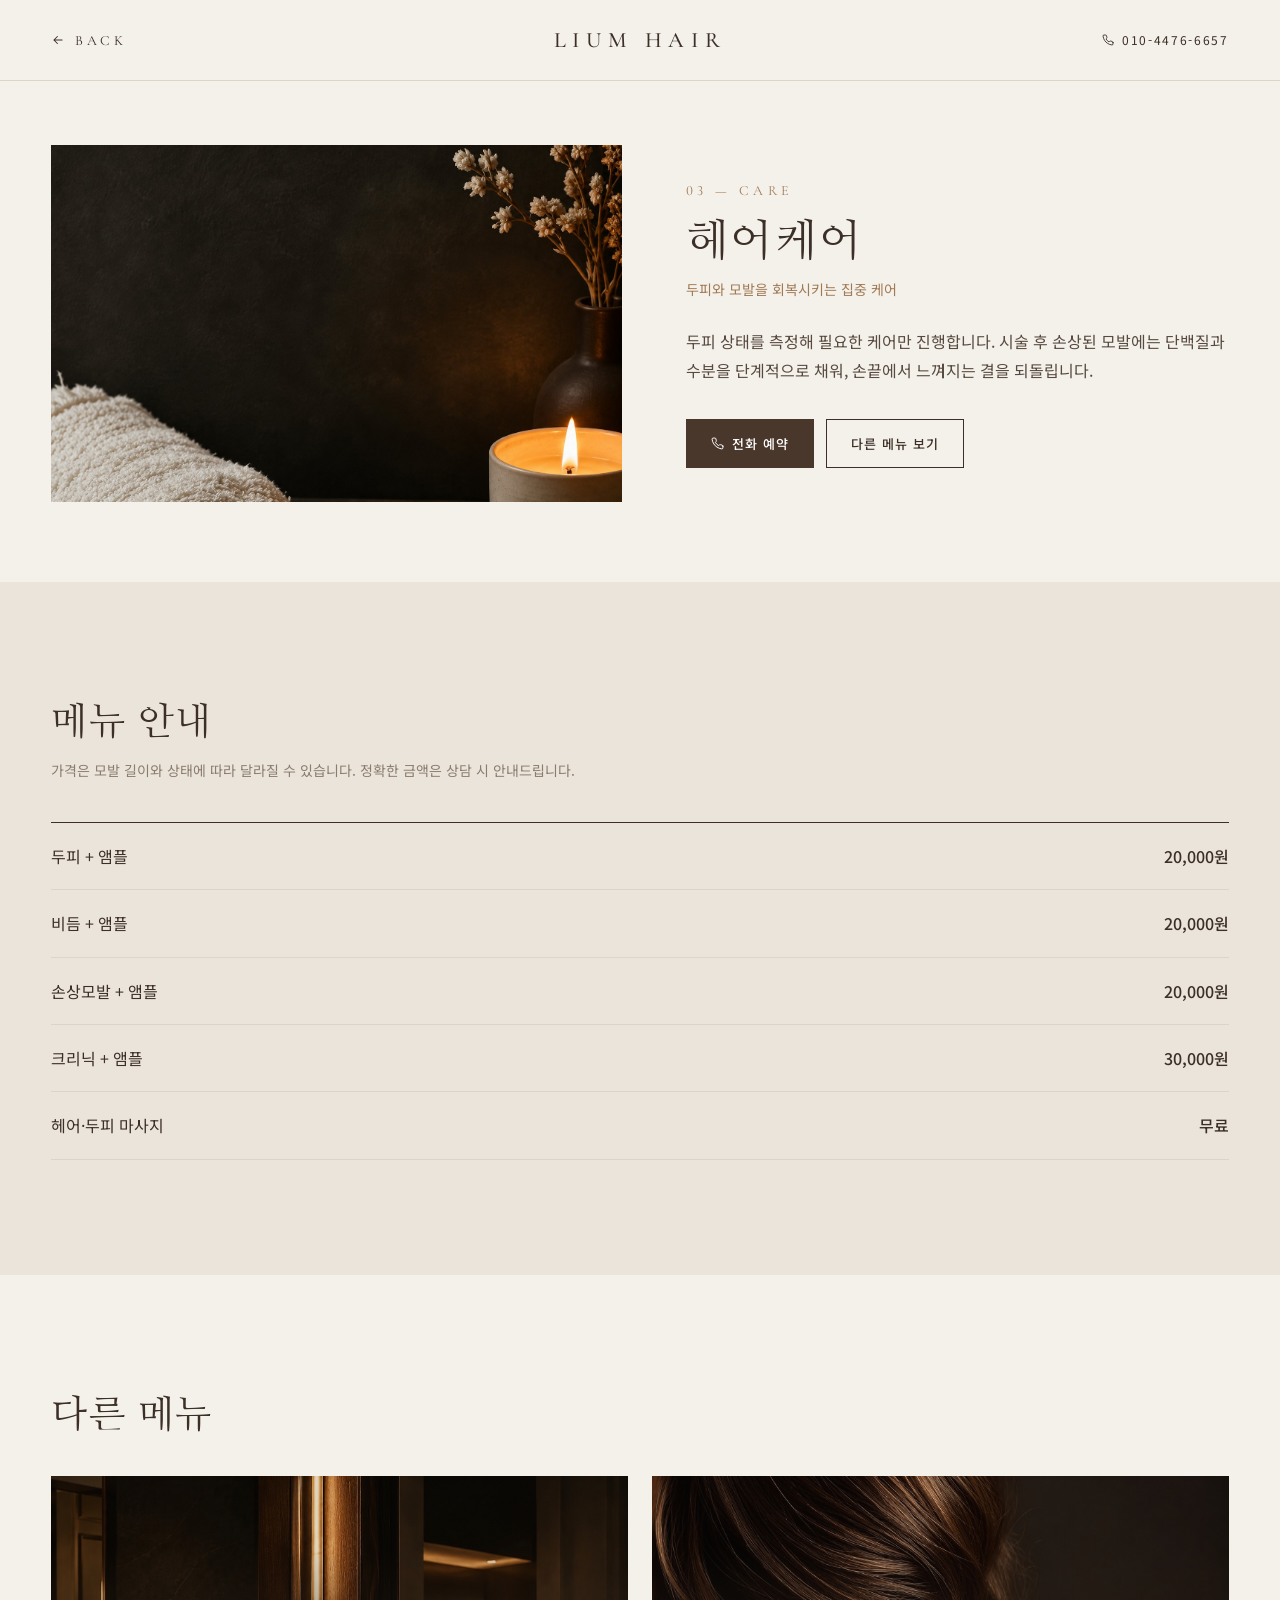
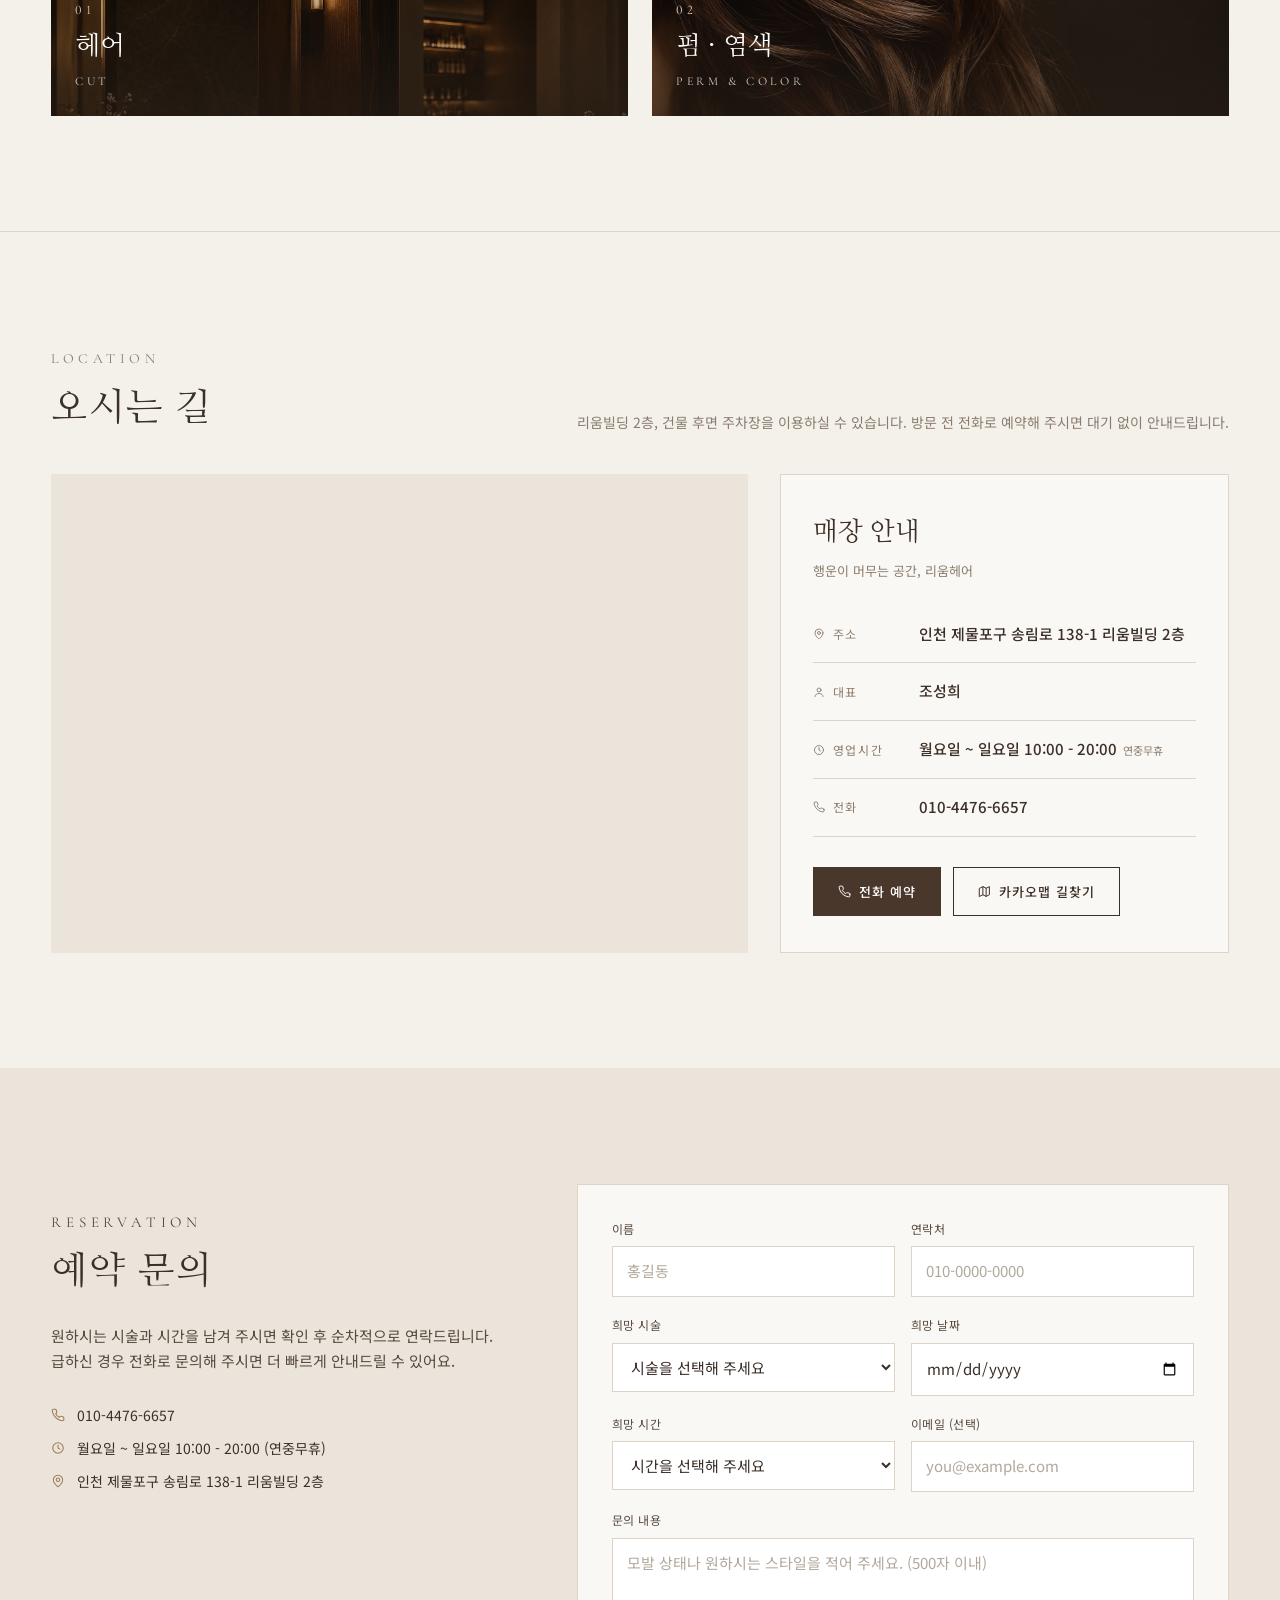
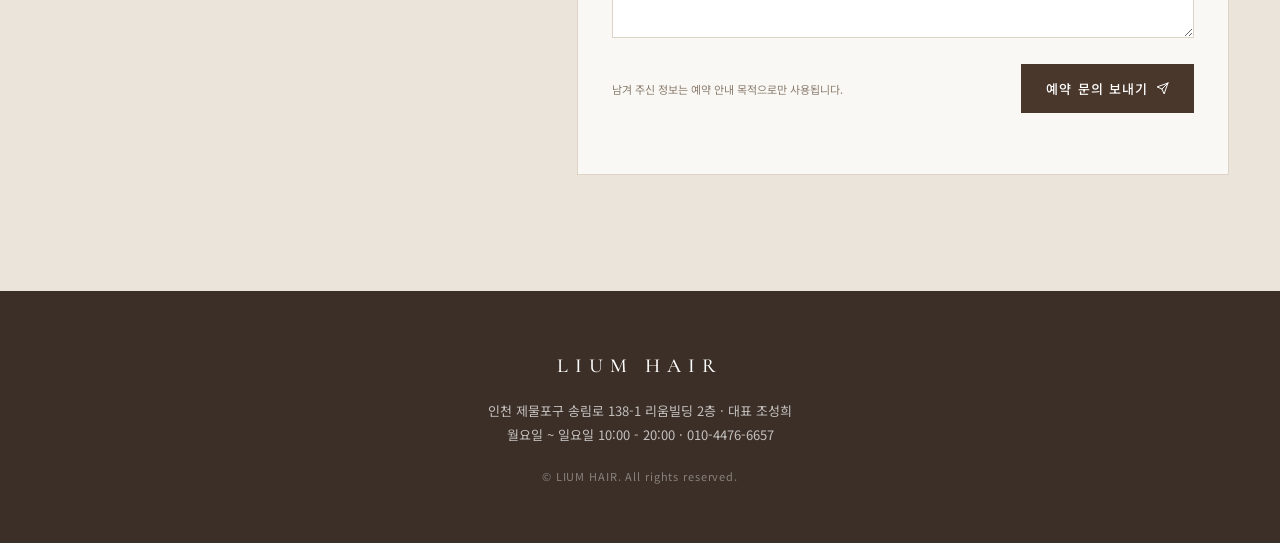
==== commit 1811681a: "Add files via upload" ====
--- a/care.html
+++ b/care.html
@@ -41,7 +41,7 @@
     <h2 class="section-title">메뉴 안내</h2>
     <p class="menu-note">가격은 모발 길이와 상태에 따라 달라질 수 있습니다. 정확한 금액은 상담 시 안내드립니다.</p>
   </div>
-  <ul class="price-list reveal"><li><span>크리닉 + 앰플</span><span class="price">30,000원</span></li><li><span>셀프샴푸</span><span class="price">2,000원 할인</span></li></ul>
+  <ul class="price-list reveal"><li><span>두피 + 앰플</span><span class="price">20,000원</span></li><li><span>비듬 + 앰플</span><span class="price">20,000원</span></li><li><span>손상모발 + 앰플</span><span class="price">20,000원</span></li><li><span>크리닉 + 앰플</span><span class="price">30,000원</span></li><li><span>헤어·두피 마사지</span><span class="price">무료</span></li></ul>
 </section>
 
 <section class="section theme-light" id="other" style="border-bottom:1px solid var(--line)">
@@ -111,7 +111,7 @@
       <div class="form-grid">
         <div class="field"><label for="r-name">이름</label><input id="r-name" name="name" placeholder="홍길동" autocomplete="name"></div>
         <div class="field"><label for="r-phone">연락처</label><input id="r-phone" name="phone" type="tel" inputmode="numeric" placeholder="010-0000-0000" autocomplete="tel"></div>
-        <div class="field"><label for="r-service">희망 시술</label><select id="r-service" name="service"><option value="">시술을 선택해 주세요</option><optgroup label="헤어"><option>남성컷</option><option>여성컷</option><option>학생컷</option></optgroup><optgroup label="펌 · 염색"><option>일반펌</option><option>시니어펌</option><option>히피펌</option><option>기본염색</option><option>시니어염색</option></optgroup><optgroup label="헤어케어"><option>크리닉 + 앰플</option></optgroup><option>상담 후 결정</option></select></div>
+        <div class="field"><label for="r-service">희망 시술</label><select id="r-service" name="service"><option value="">시술을 선택해 주세요</option><optgroup label="헤어"><option>남성컷</option><option>여성컷</option><option>학생컷</option><option>시니어컷</option><option>남성 디자인컷</option><option>여성 디자인컷</option></optgroup><optgroup label="펌 · 염색"><option>일반펌</option><option>시니어펌</option><option>히피펌</option><option>학생 헤어컷 + 다운펌</option><option>남성 헤어컷 + 다운펌</option><option>기본염색</option><option>시니어염색</option></optgroup><optgroup label="헤어케어"><option>두피 + 앰플</option><option>비듬 + 앰플</option><option>손상모발 + 앰플</option><option>크리닉 + 앰플</option></optgroup><option>상담 후 결정</option></select></div>
         <div class="field"><label for="r-date">희망 날짜</label><input id="r-date" name="date" type="date"></div>
         <div class="field"><label for="r-time">희망 시간</label><select id="r-time" name="time"><option value="">시간을 선택해 주세요</option><option>10:00</option><option>10:30</option><option>11:00</option><option>11:30</option><option>12:00</option><option>12:30</option><option>13:00</option><option>13:30</option><option>14:00</option><option>14:30</option><option>15:00</option><option>15:30</option><option>16:00</option><option>16:30</option><option>17:00</option><option>17:30</option><option>18:00</option><option>18:30</option><option>19:00</option></select></div>
         <div class="field"><label for="r-email">이메일 (선택)</label><input id="r-email" name="email" type="email" placeholder="you@example.com" autocomplete="email"></div>
--- a/style.css
+++ b/style.css
@@ -231,3 +231,7 @@
 
   .site-footer { padding: 44px 20px; font-size: 12px; }
 }
+
+/* 숫자 모양 통일 */
+.price-list .price { font-family: var(--sans); font-size: 16px; font-weight: 500; }
+.eyebrow, .num, .nav, .back, .view-menu, .card-sub, .hero-title, .logo-en, .sub-logo { font-variant-numeric: lining-nums; }
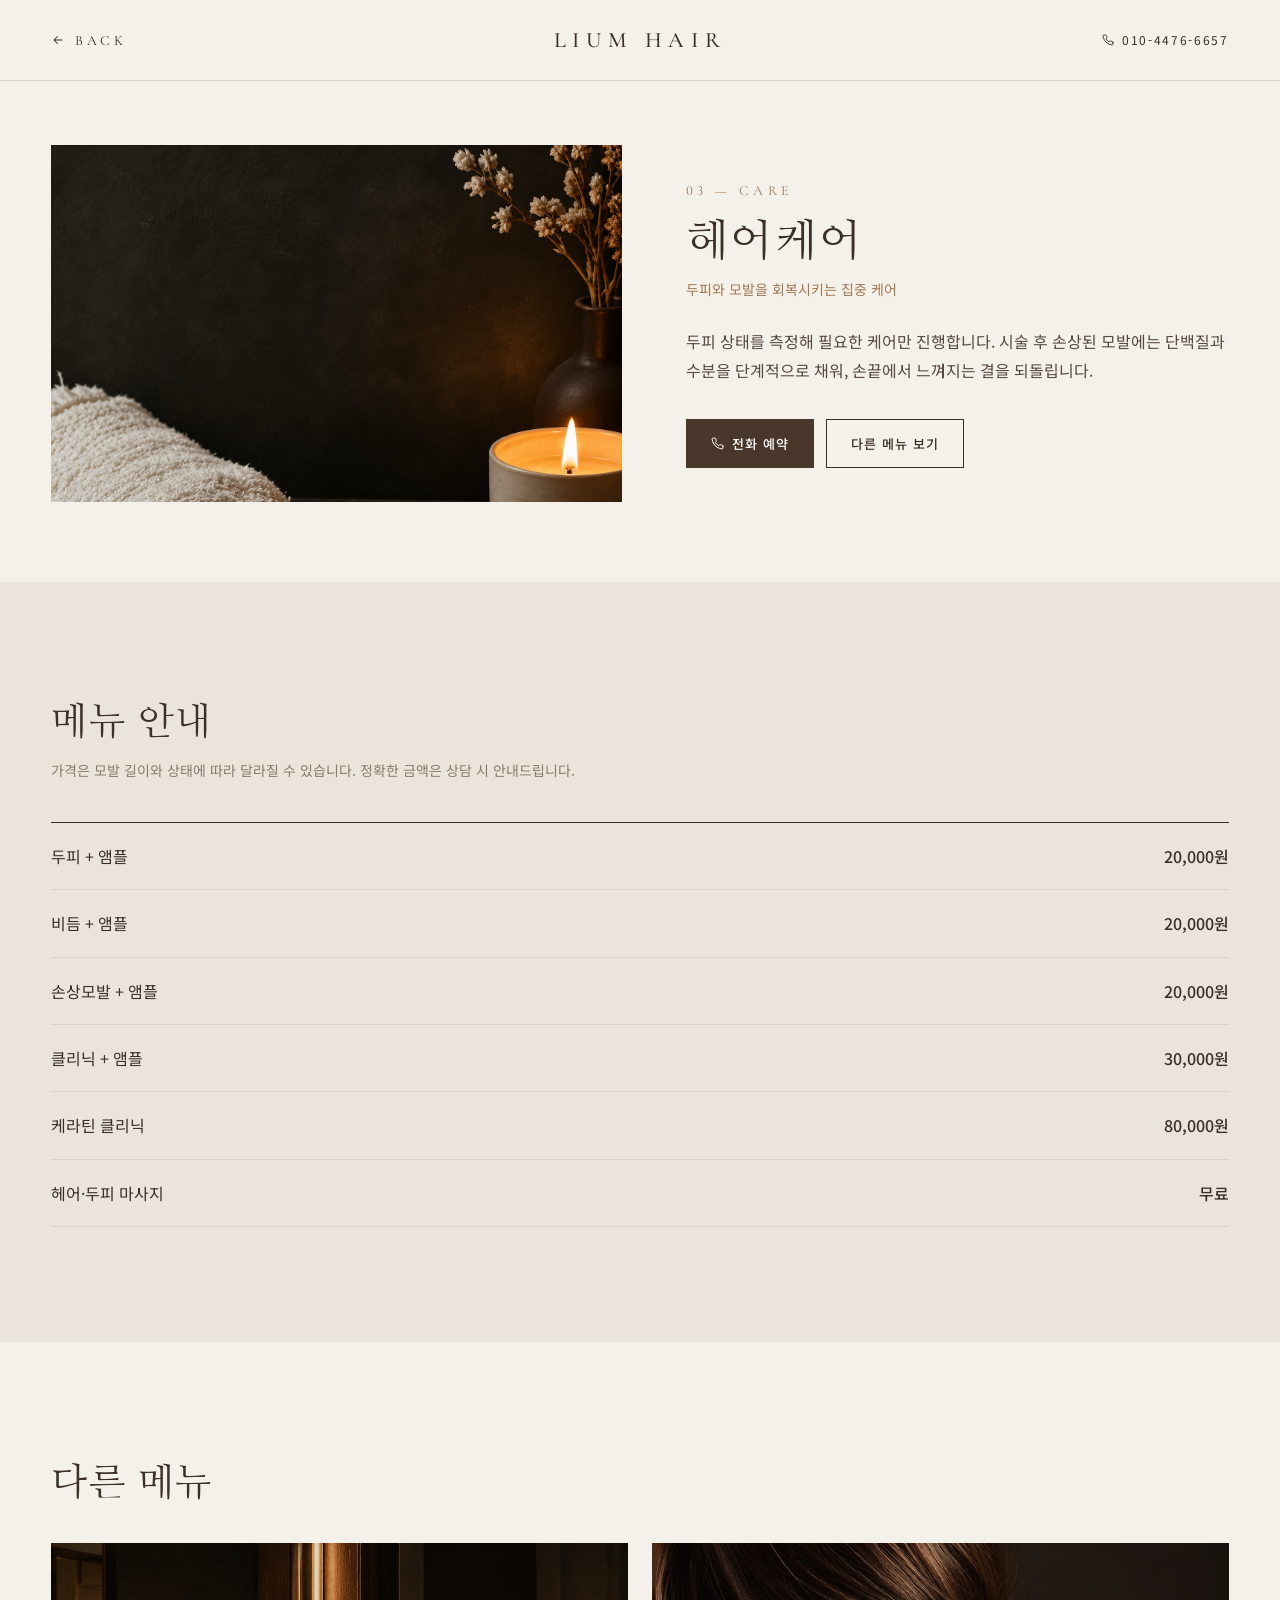
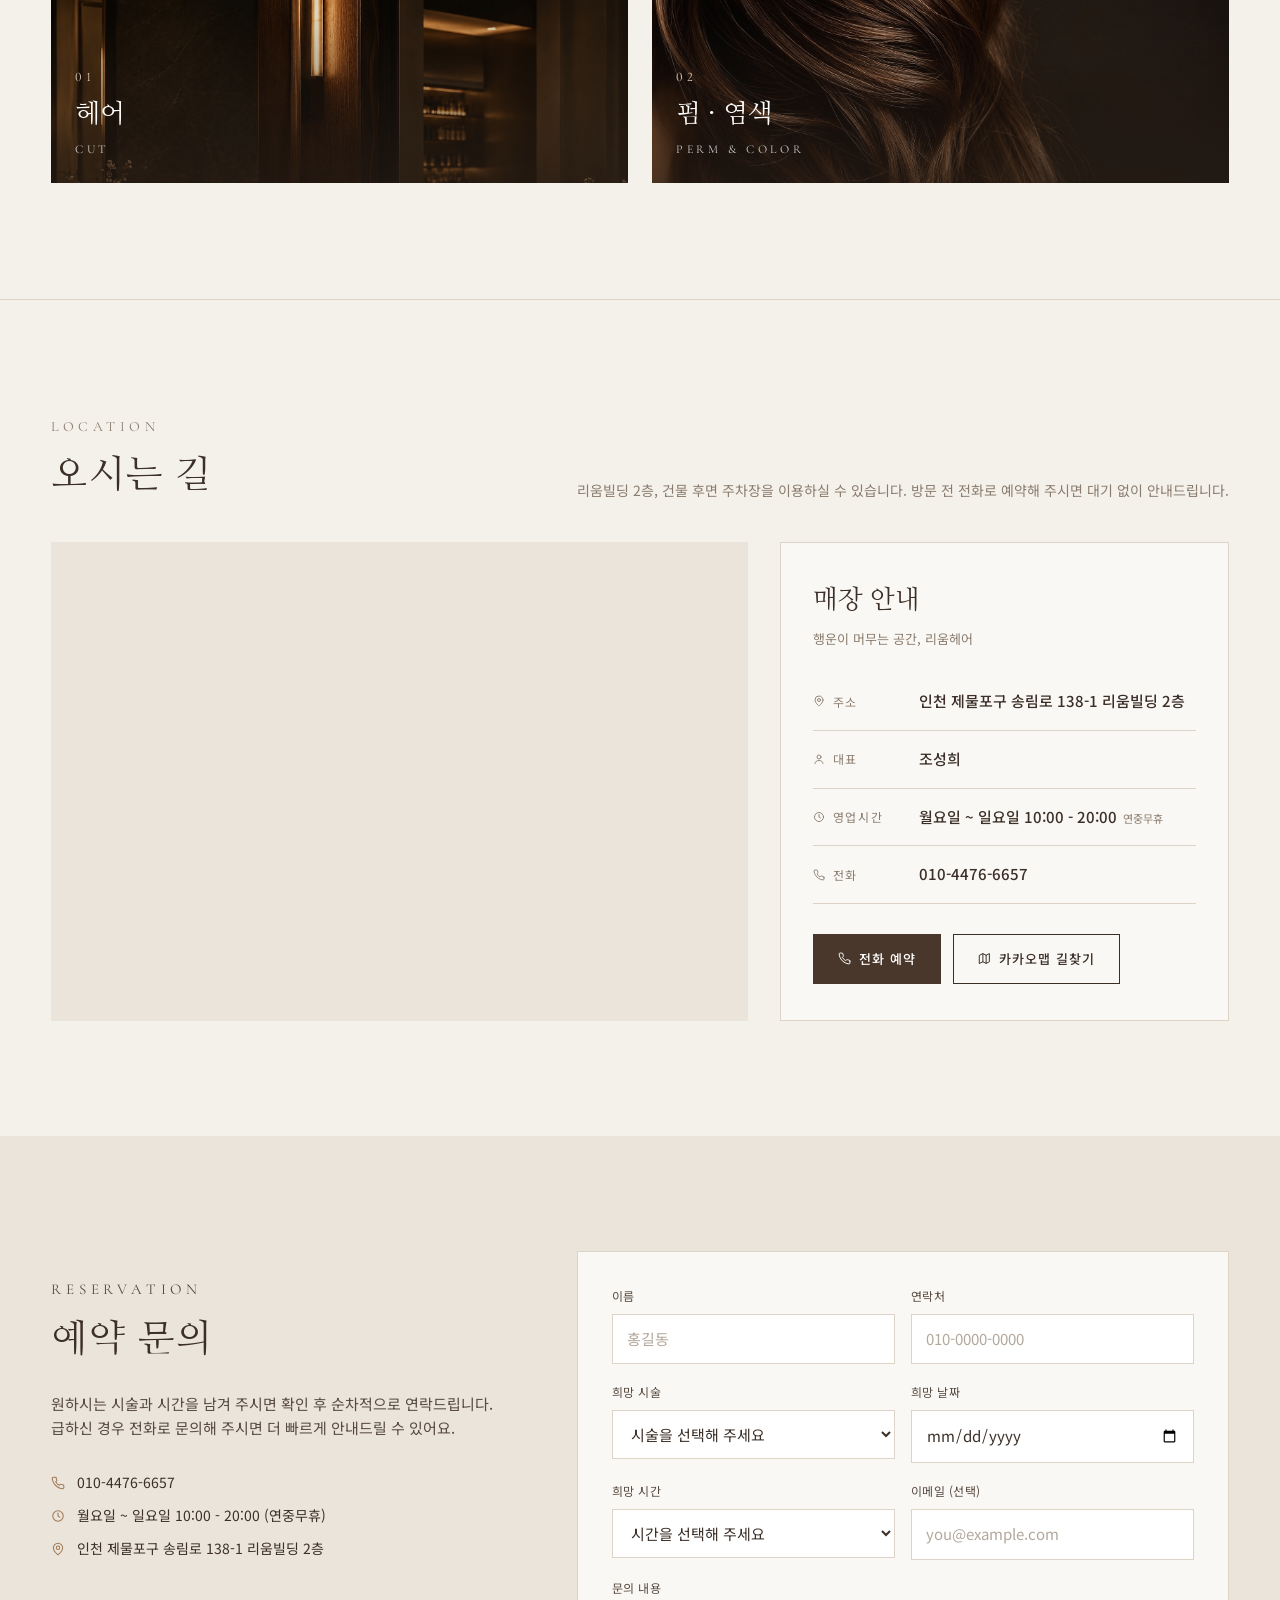
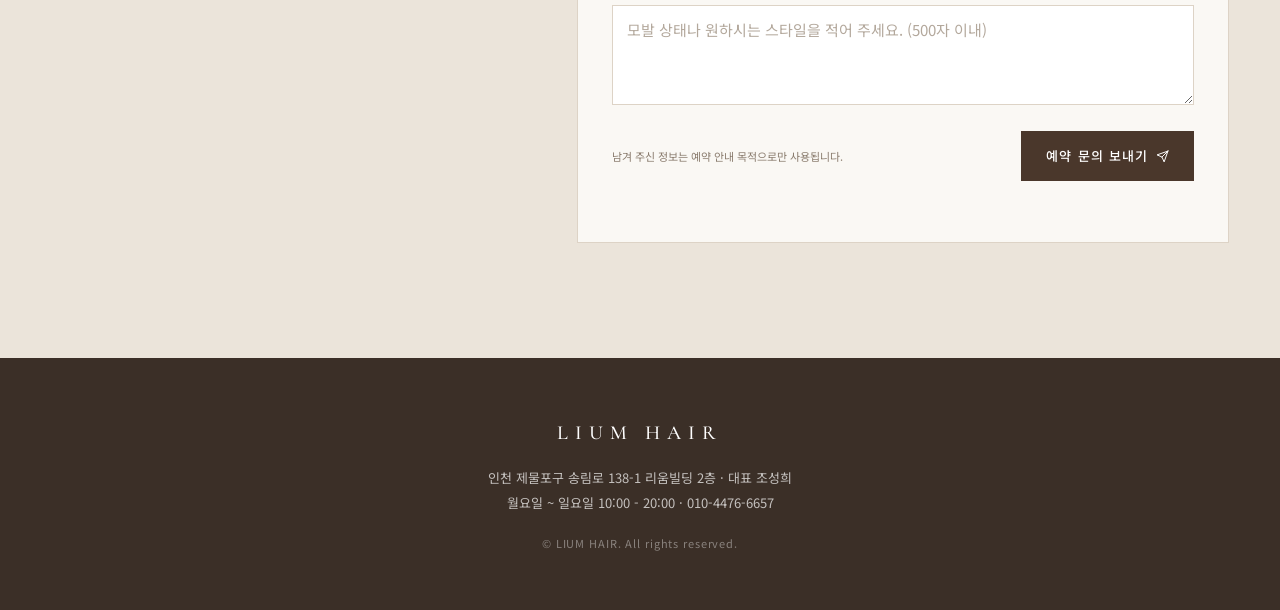
==== commit afc7d5f1: "Update service options and prices in care.html" ====
--- a/care.html
+++ b/care.html
@@ -41,7 +41,7 @@
     <h2 class="section-title">메뉴 안내</h2>
     <p class="menu-note">가격은 모발 길이와 상태에 따라 달라질 수 있습니다. 정확한 금액은 상담 시 안내드립니다.</p>
   </div>
-  <ul class="price-list reveal"><li><span>두피 + 앰플</span><span class="price">20,000원</span></li><li><span>비듬 + 앰플</span><span class="price">20,000원</span></li><li><span>손상모발 + 앰플</span><span class="price">20,000원</span></li><li><span>크리닉 + 앰플</span><span class="price">30,000원</span></li><li><span>헤어·두피 마사지</span><span class="price">무료</span></li></ul>
+  <ul class="price-list reveal"><li><span>두피 + 앰플</span><span class="price">20,000원</span></li><li><span>비듬 + 앰플</span><span class="price">20,000원</span></li><li><span>손상모발 + 앰플</span><span class="price">20,000원</span></li><li><span>클리닉 + 앰플</span><span class="price">30,000원</span></li><li><span>케라틴 클리닉</span><span class="price">80,000원</span></li><li><span>헤어·두피 마사지</span><span class="price">무료</span></li></ul>
 </section>
 
 <section class="section theme-light" id="other" style="border-bottom:1px solid var(--line)">
@@ -111,7 +111,7 @@
       <div class="form-grid">
         <div class="field"><label for="r-name">이름</label><input id="r-name" name="name" placeholder="홍길동" autocomplete="name"></div>
         <div class="field"><label for="r-phone">연락처</label><input id="r-phone" name="phone" type="tel" inputmode="numeric" placeholder="010-0000-0000" autocomplete="tel"></div>
-        <div class="field"><label for="r-service">희망 시술</label><select id="r-service" name="service"><option value="">시술을 선택해 주세요</option><optgroup label="헤어"><option>남성컷</option><option>여성컷</option><option>학생컷</option><option>시니어컷</option><option>남성 디자인컷</option><option>여성 디자인컷</option></optgroup><optgroup label="펌 · 염색"><option>일반펌</option><option>시니어펌</option><option>히피펌</option><option>학생 헤어컷 + 다운펌</option><option>남성 헤어컷 + 다운펌</option><option>기본염색</option><option>시니어염색</option></optgroup><optgroup label="헤어케어"><option>두피 + 앰플</option><option>비듬 + 앰플</option><option>손상모발 + 앰플</option><option>크리닉 + 앰플</option></optgroup><option>상담 후 결정</option></select></div>
+        <div class="field"><label for="r-service">희망 시술</label><select id="r-service" name="service"><option value="">시술을 선택해 주세요</option><optgroup label="헤어"><option>남성컷</option><option>여성컷</option><option>학생컷</option><option>시니어컷</option><option>남성 디자인컷</option><option>여성 디자인컷</option></optgroup><optgroup label="펌 · 염색"><option>일반펌</option><option>시니어펌</option><option>히피펌</option><option>학생 헤어컷 + 다운펌</option><option>남성 헤어컷 + 다운펌</option><option>기본염색</option><option>시니어염색</option></optgroup><optgroup label="헤어케어"><option>두피 + 앰플</option><option>비듬 + 앰플</option><option>손상모발 + 앰플</option><option>클리닉 + 앰플</option><option>케라틴 클리닉</option></optgroup><option>상담 후 결정</option></select></div>
         <div class="field"><label for="r-date">희망 날짜</label><input id="r-date" name="date" type="date"></div>
         <div class="field"><label for="r-time">희망 시간</label><select id="r-time" name="time"><option value="">시간을 선택해 주세요</option><option>10:00</option><option>10:30</option><option>11:00</option><option>11:30</option><option>12:00</option><option>12:30</option><option>13:00</option><option>13:30</option><option>14:00</option><option>14:30</option><option>15:00</option><option>15:30</option><option>16:00</option><option>16:30</option><option>17:00</option><option>17:30</option><option>18:00</option><option>18:30</option><option>19:00</option></select></div>
         <div class="field"><label for="r-email">이메일 (선택)</label><input id="r-email" name="email" type="email" placeholder="you@example.com" autocomplete="email"></div>
